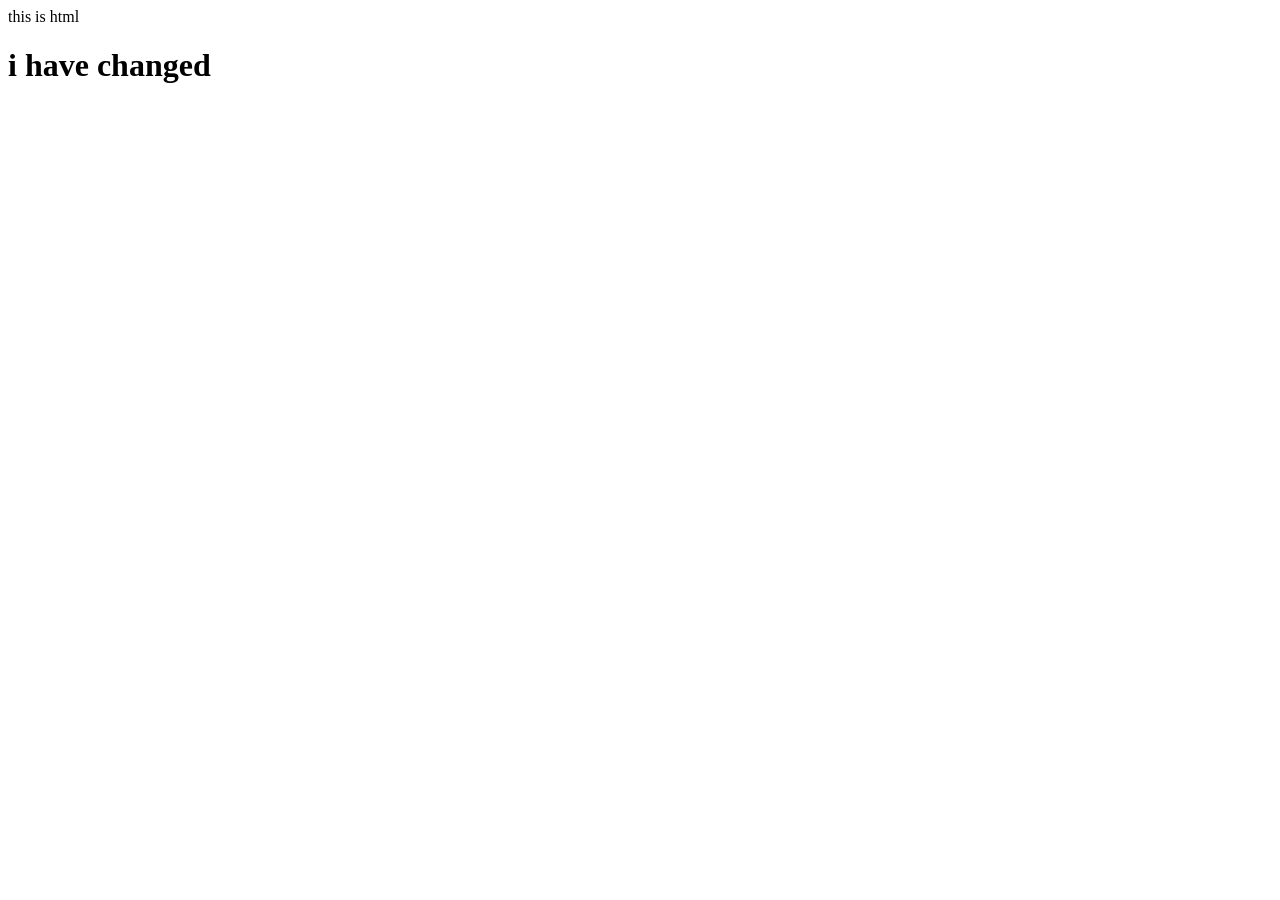
==== index.html @ 25b9f025 "created index html file" ====
<!DOCTYPE html>
<html lang="en">
<head>
    <meta charset="UTF-8">
    <meta name="viewport" content="width=device-width, initial-scale=1.0">
    <title>Document</title>
</head>
<body>
    this is html
    <h1>i have changed</h1>
</body>
</html>
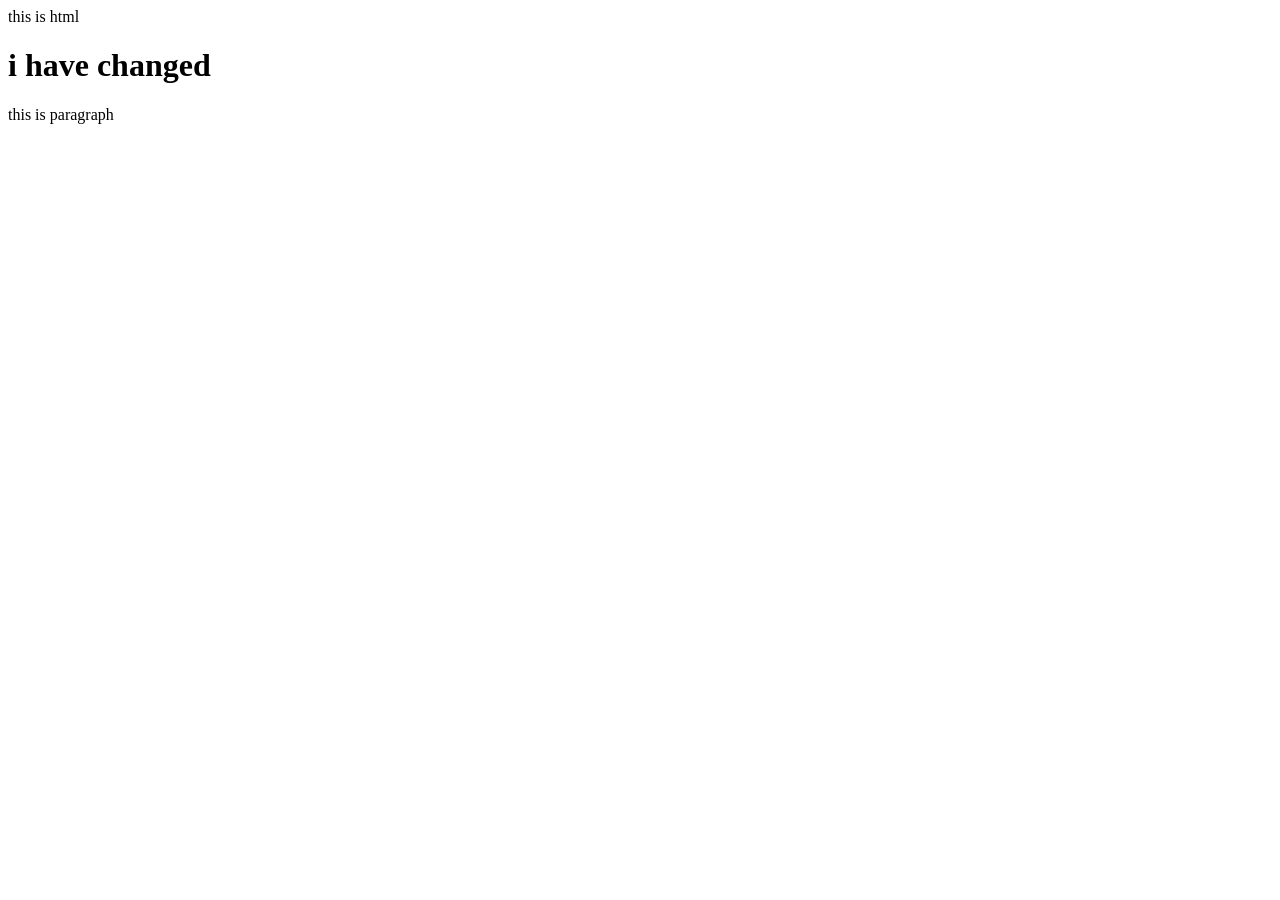
==== commit 5bf62fa7: "added paragraph" ====
--- a/index.html
+++ b/index.html
@@ -8,5 +8,6 @@
 <body>
     this is html
     <h1>i have changed</h1>
+    <p>this is paragraph</p>
 </body>
 </html>
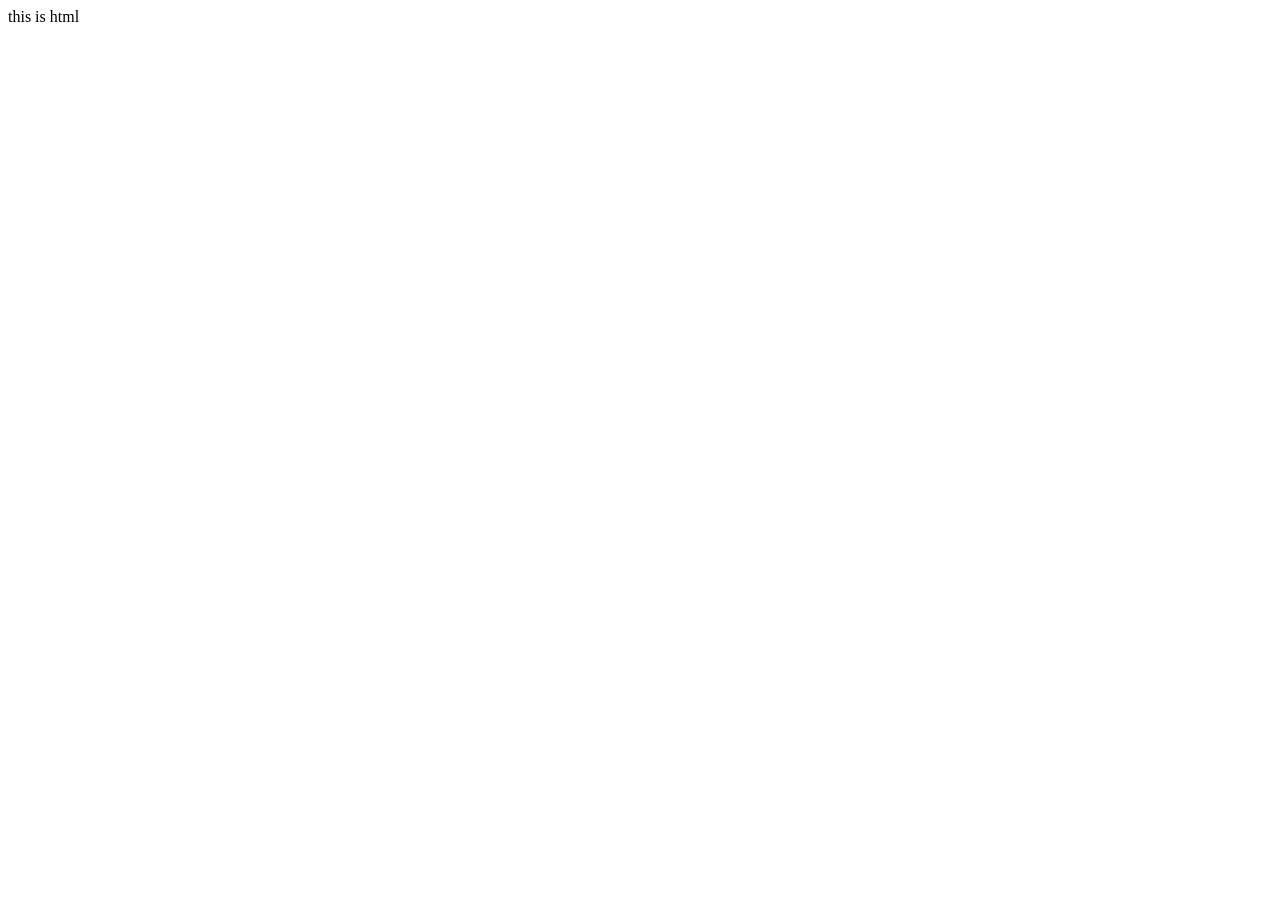
==== commit ba79a340: "deleted h1 and p" ====
--- a/index.html
+++ b/index.html
@@ -7,7 +7,6 @@
 </head>
 <body>
     this is html
-    <h1>i have changed</h1>
-    <p>this is paragraph</p>
+ 
 </body>
 </html>
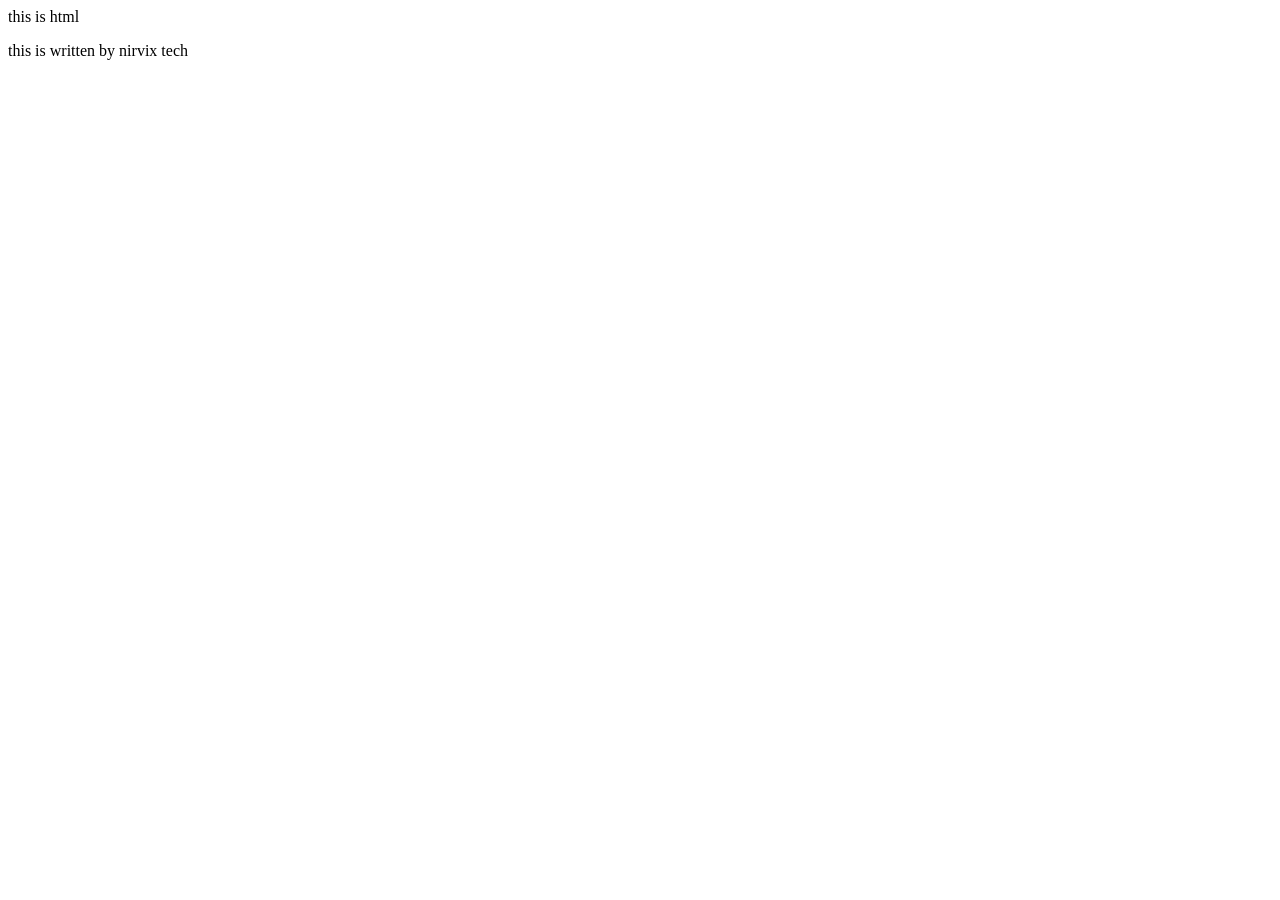
==== commit 599f8810: "Update index.html" ====
--- a/index.html
+++ b/index.html
@@ -7,6 +7,6 @@
 </head>
 <body>
     this is html
- 
+ <p>this is written by nirvix tech</p>
 </body>
-</html>+</html>
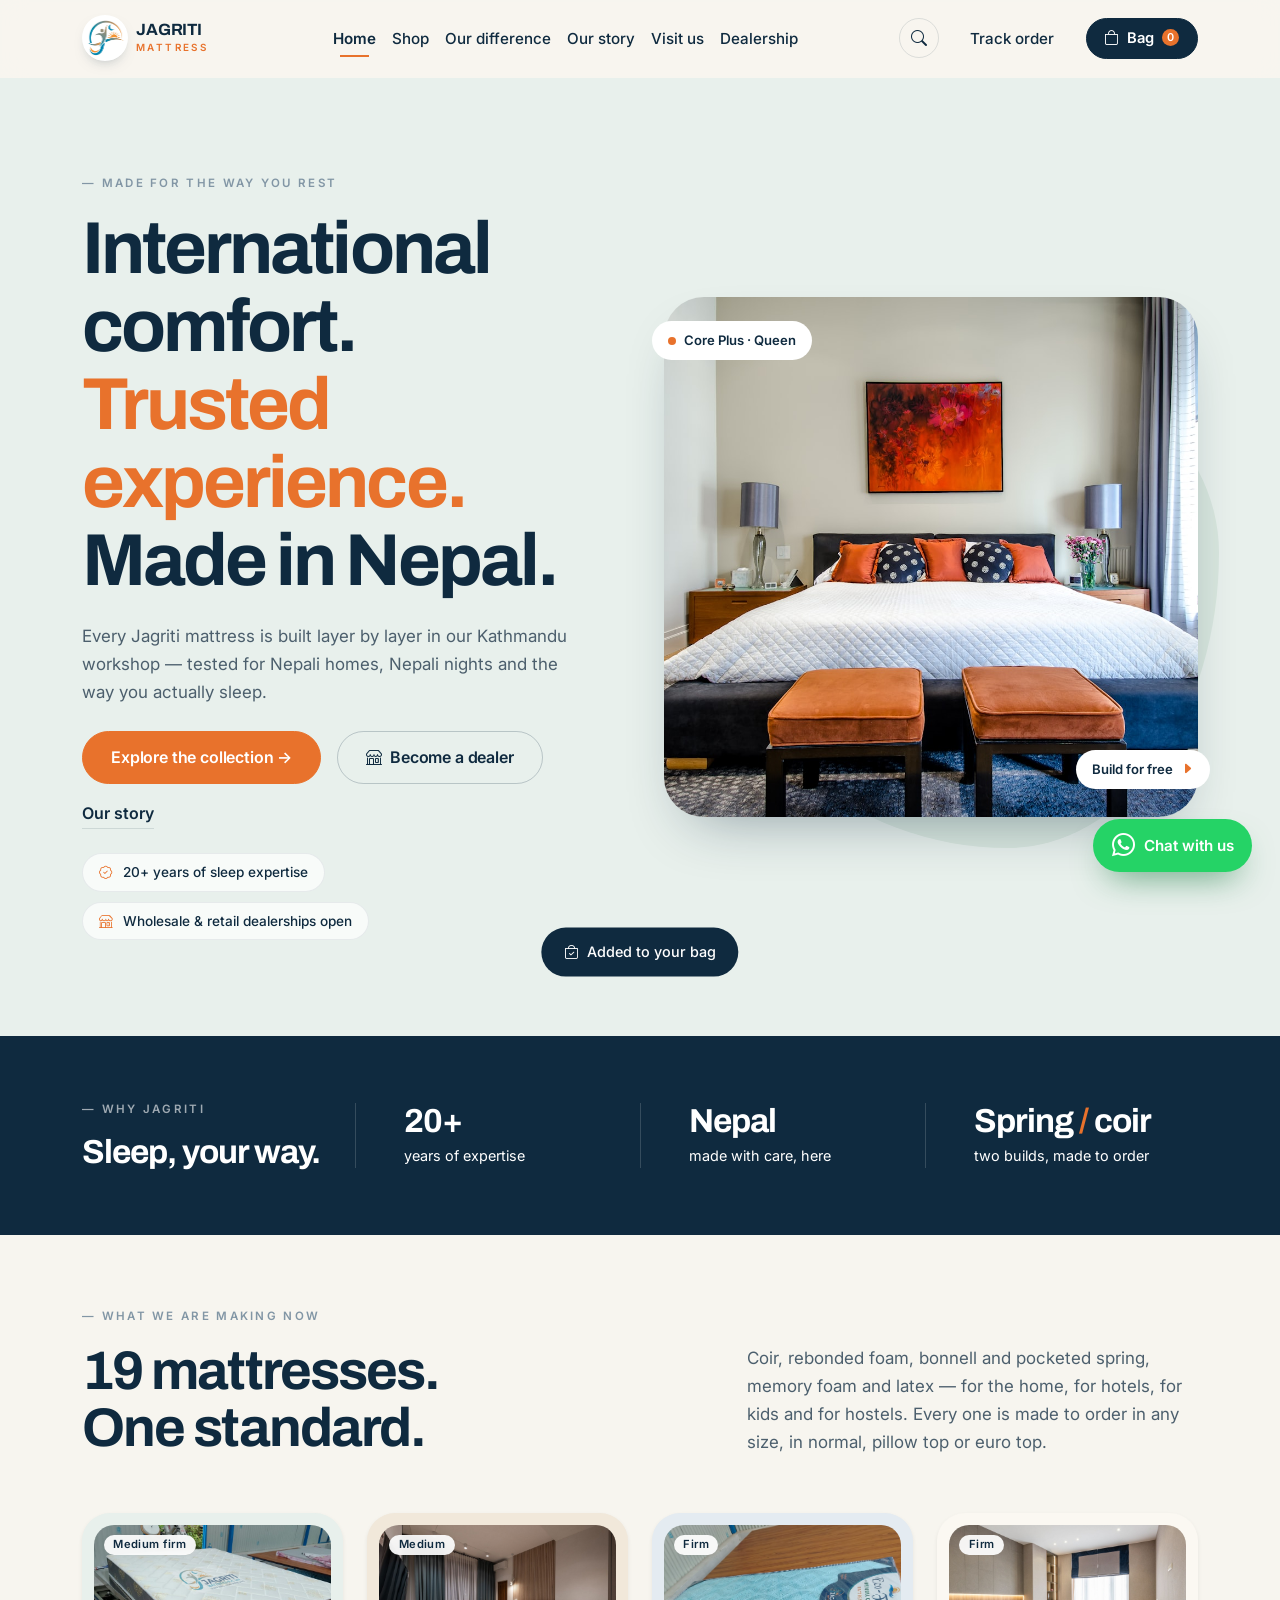
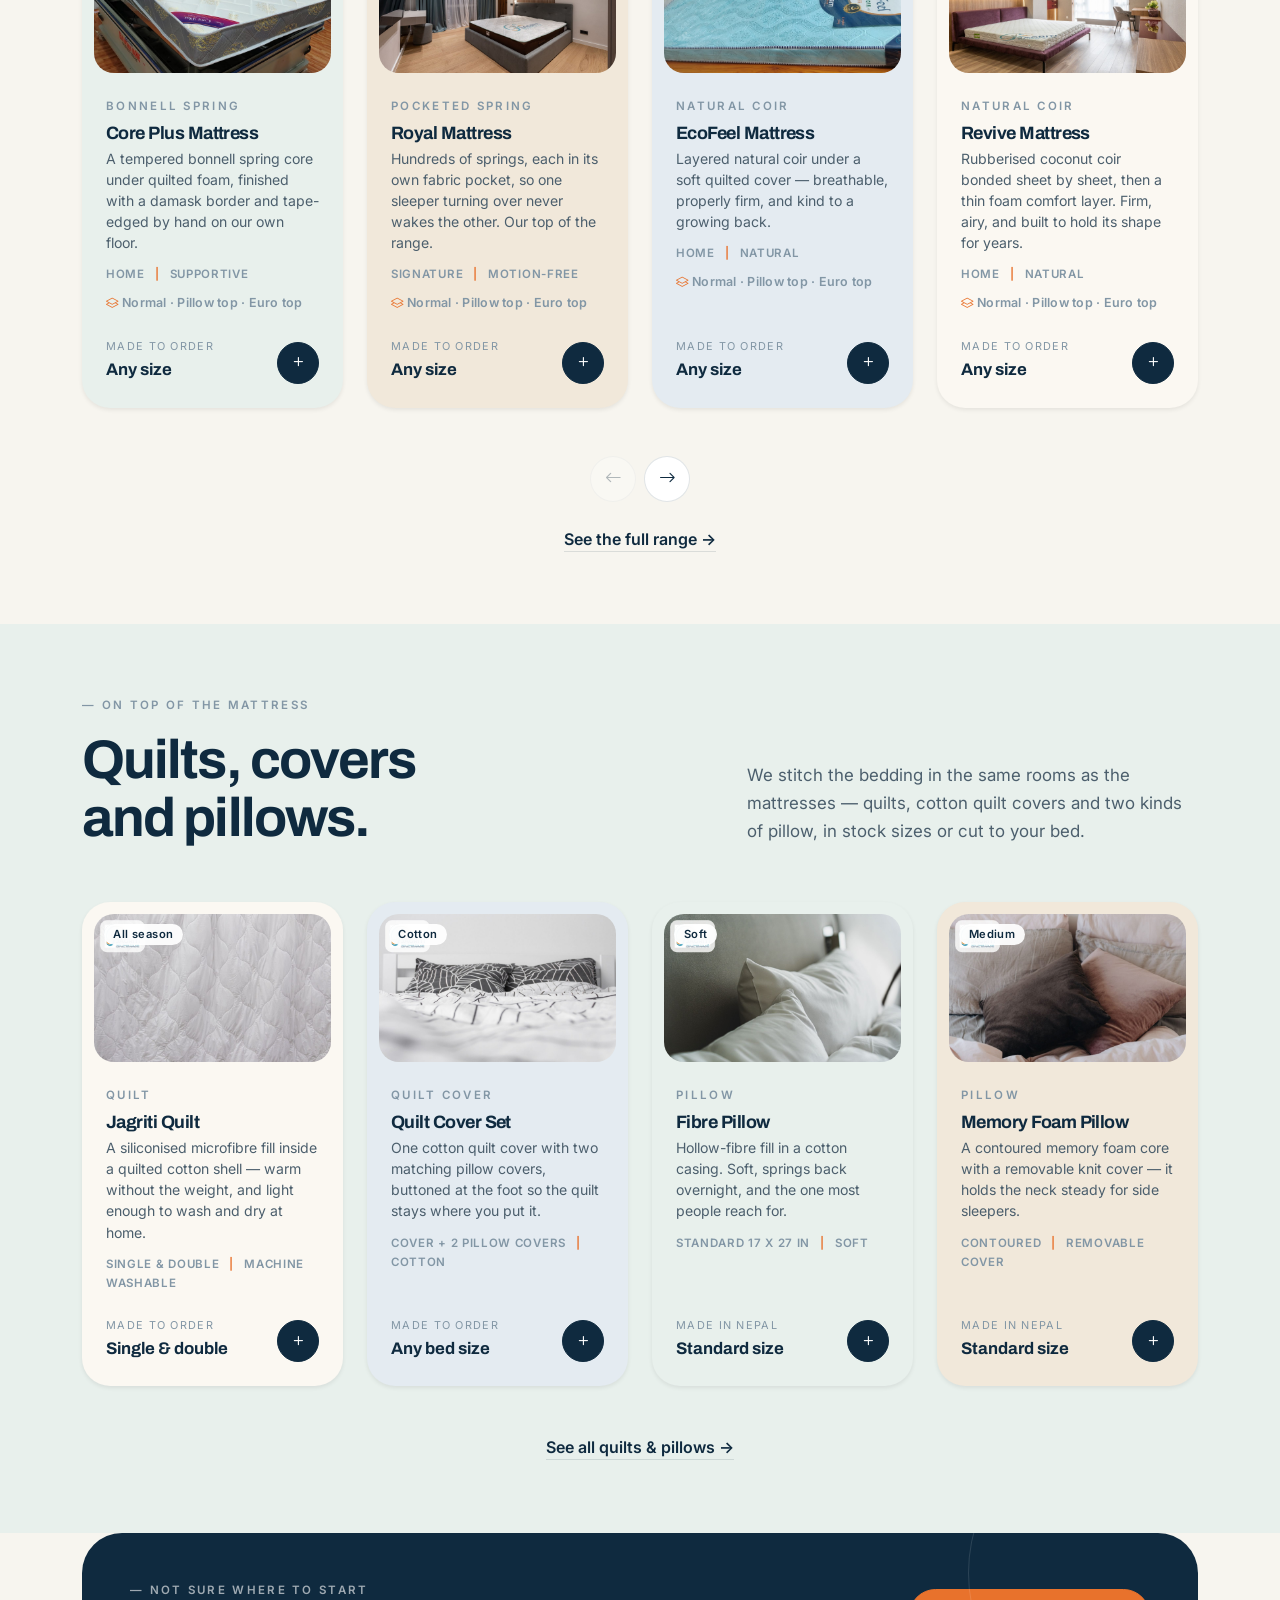
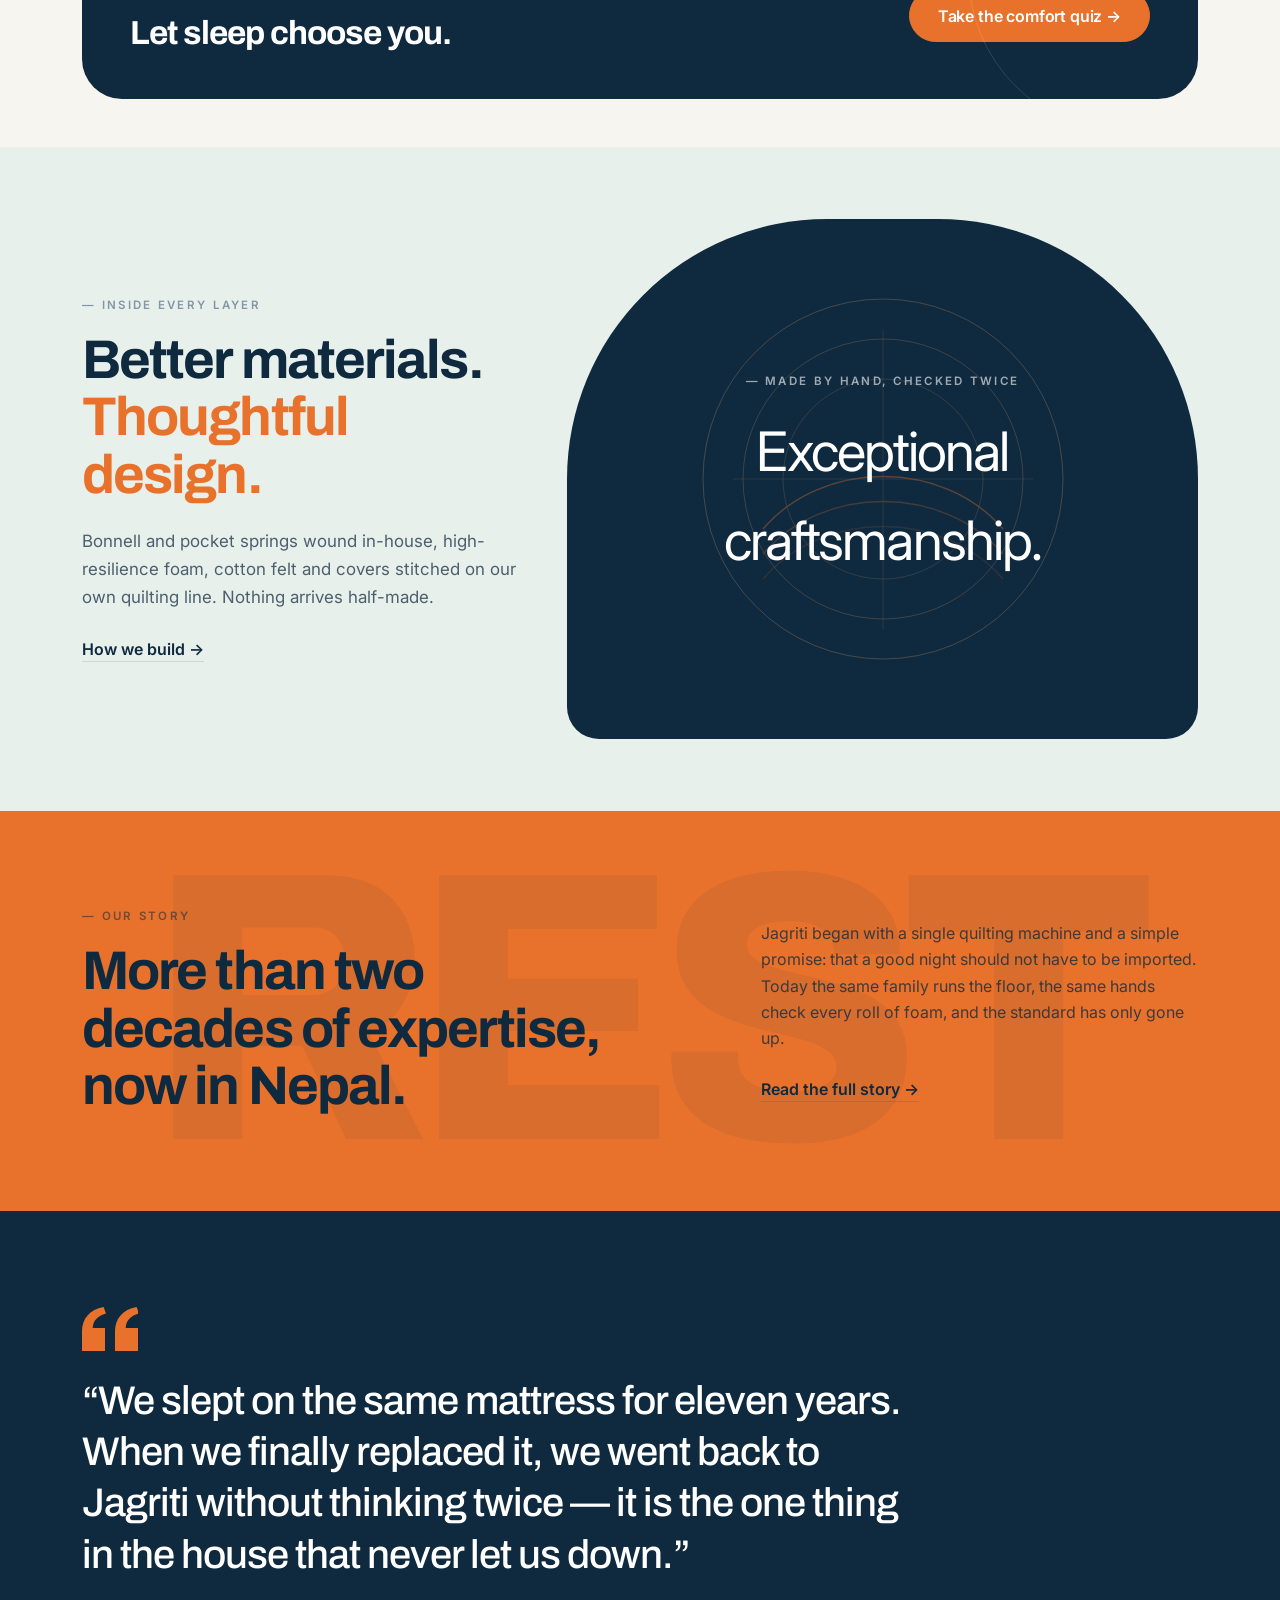
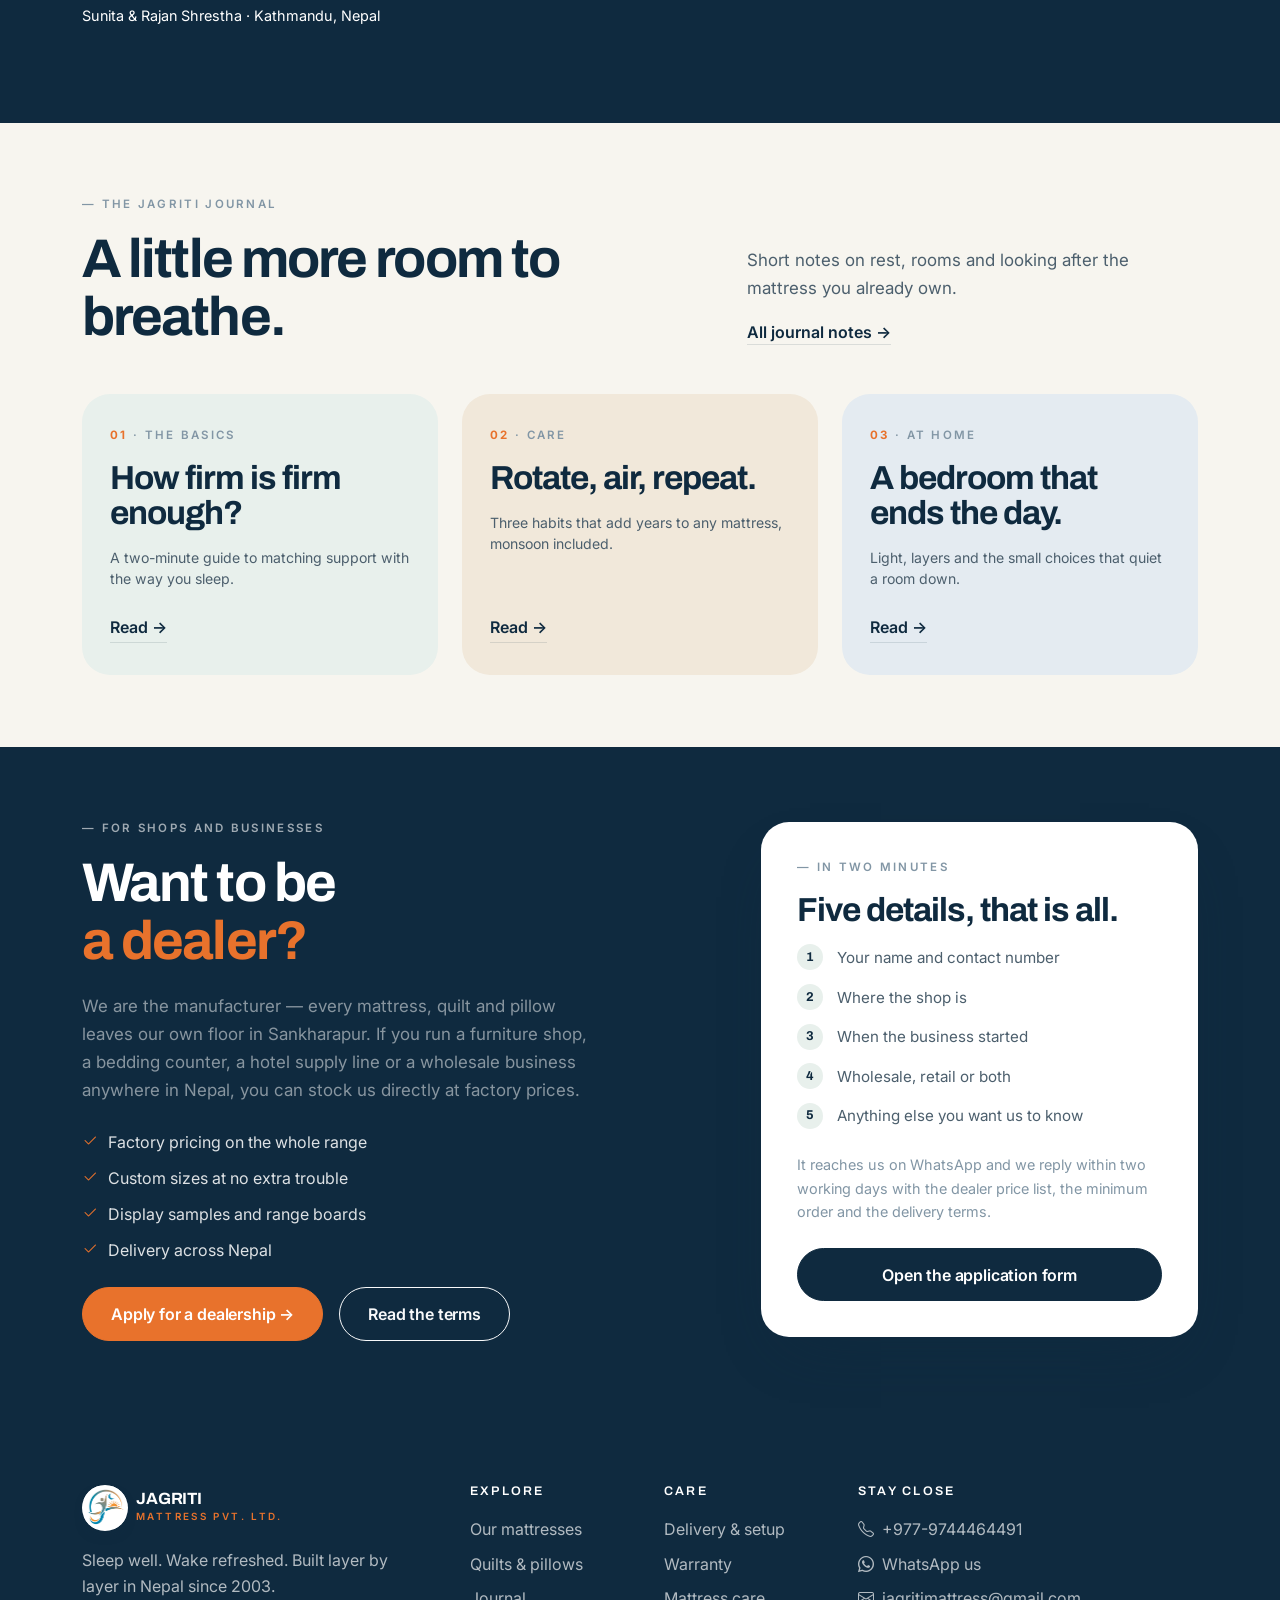
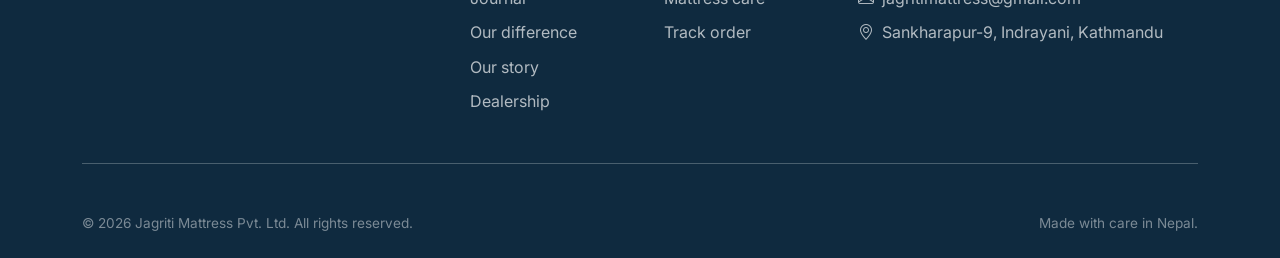
==== commit 2443b8fc: "worked on product and website revise" ====
--- a/index.html
+++ b/index.html
@@ -1,12 +1,1036 @@
 <!DOCTYPE html>
 <html lang="en">
 <head>
-    <meta charset="UTF-8">
-    <meta name="viewport" content="width=device-width, initial-scale=1.0">
-    <title>Document</title>
+  <meta charset="utf-8">
+  <meta name="viewport" content="width=device-width, initial-scale=1">
+  <title>Jagriti Mattress Pvt. Ltd. — Sleep well. Wake refreshed.</title>
+  <meta name="description" content="Jagriti Mattress Pvt. Ltd. — international comfort, made with care in Nepal. Two decades of sleep expertise in every layer.">
+
+  <link rel="icon" href="assets/favicon.png" type="image/png">
+
+  <!-- Google Fonts -->
+  <link rel="preconnect" href="https://fonts.googleapis.com">
+  <link rel="preconnect" href="https://fonts.gstatic.com" crossorigin>
+  <link href="https://fonts.googleapis.com/css2?family=Archivo:wght@500;600;700;800&family=Inter:wght@400;500;600&display=swap" rel="stylesheet">
+
+  <!-- Bootstrap 5 + Bootstrap Icons -->
+  <link href="https://cdn.jsdelivr.net/npm/bootstrap@5.3.3/dist/css/bootstrap.min.css" rel="stylesheet">
+  <link href="https://cdn.jsdelivr.net/npm/bootstrap-icons@1.11.3/font/bootstrap-icons.min.css" rel="stylesheet">
+
+  <!-- Jagriti theme -->
+  <link href="styles.css" rel="stylesheet">
 </head>
-<body>
-    this is html
- <p>this is written by nirvix tech</p>
+<body class="bg-cream">
+
+  <!-- ============================================================
+       1. TOP NAV
+       ============================================================ -->
+  <nav class="navbar navbar-expand-lg site-nav sticky-top" id="siteNav">
+    <div class="container">
+
+      <a class="navbar-brand d-flex align-items-center gap-2 me-lg-4" href="index.html">
+        <span class="brand-mark">
+          <img src="assets/logo-mark.png" alt="Jagriti Mattress logo">
+        </span>
+        <span>
+          <span class="brand-word">JAGRITI</span>
+          <span class="brand-sub">Mattress</span>
+        </span>
+      </a>
+
+      <button class="navbar-toggler border-0 shadow-none" type="button" data-bs-toggle="collapse"
+              data-bs-target="#mainNav" aria-controls="mainNav" aria-expanded="false" aria-label="Toggle navigation">
+        <i class="bi bi-list fs-3 text-navy"></i>
+      </button>
+
+      <div class="collapse navbar-collapse" id="mainNav">
+        <ul class="navbar-nav mx-lg-auto mb-2 mb-lg-0">
+          <li class="nav-item"><a class="nav-link nav-active" href="index.html">Home</a></li>
+          <li class="nav-item"><a class="nav-link" href="shop.html">Shop</a></li>
+          <li class="nav-item"><a class="nav-link" href="our-difference.html">Our difference</a></li>
+          <li class="nav-item"><a class="nav-link" href="our-story.html">Our story</a></li>
+          <li class="nav-item"><a class="nav-link" href="visit-us.html">Visit us</a></li>
+          <li class="nav-item"><a class="nav-link" href="dealership.html">Dealership</a></li>
+        </ul>
+
+        <div class="d-flex align-items-center gap-2 gap-lg-3">
+          <a class="nav-icon-btn" href="shop.html" aria-label="Search the collection"><i class="bi bi-search"></i></a>
+          <a class="nav-link d-none d-lg-inline text-nowrap" href="track-order.html">Track order</a>
+          <button class="btn btn-dark rounded-pill bag-btn d-inline-flex align-items-center gap-2" type="button" data-bag-button>
+            <i class="bi bi-bag"></i> Bag
+            <span class="badge rounded-pill" data-bag-count>0</span>
+          </button>
+        </div>
+      </div>
+
+    </div>
+  </nav>
+
+  <main>
+
+    <!-- ============================================================
+         2. HERO
+         ============================================================ -->
+    <section class="hero bg-mint py-5">
+      <div class="container py-lg-5">
+        <div class="row align-items-center g-4 g-lg-5">
+
+          <div class="col-lg-6">
+            <span class="eyebrow">&mdash; Made for the way you rest</span>
+            <h1 class="headline-xl mb-4">
+              International comfort.<br>
+              <span class="text-accent">Trusted experience.</span><br>
+              Made in Nepal.
+            </h1>
+            <p class="lead-jag mb-4">
+              Every Jagriti mattress is built layer by layer in our Kathmandu workshop &mdash;
+              tested for Nepali homes, Nepali nights and the way you actually sleep.
+            </p>
+
+            <div class="d-flex flex-wrap align-items-center gap-3 mb-4">
+              <a href="shop.html" class="btn btn-accent rounded-pill btn-lg-pill">Explore the collection &rarr;</a>
+              <!-- opens #dealerModal, the same popup as the dealer section below -->
+              <button type="button" class="btn btn-outline-navy rounded-pill btn-lg-pill"
+                      data-bs-toggle="modal" data-bs-target="#dealerModal">
+                <i class="bi bi-shop me-2" aria-hidden="true"></i>Become a dealer
+              </button>
+              <a href="our-story.html" class="link-arrow">Our story</a>
+            </div>
+
+            <div class="hero-badges">
+              <span class="trust-badge">
+                <i class="bi bi-patch-check text-accent"></i> 20+ years of sleep expertise
+              </span>
+              <span class="trust-badge">
+                <i class="bi bi-shop text-accent"></i> Wholesale &amp; retail dealerships open
+              </span>
+            </div>
+          </div>
+
+          <div class="col-lg-6">
+            <div class="hero-figure">
+              <div class="hero-blob"></div>
+              <div class="hero-photo">
+                <img src="assets/hero-bedroom.jpg" alt="A Jagriti mattress dressed in white linen in a warm, styled bedroom">
+              </div>
+              <span class="chip-float chip-top-left">
+                <span class="chip-dot"></span> Core Plus &middot; Queen
+              </span>
+              <span class="chip-float chip-bottom-right">
+                Build for free <i class="bi bi-caret-right-fill text-accent"></i>
+              </span>
+            </div>
+          </div>
+
+        </div>
+      </div>
+    </section>
+
+    <!-- ============================================================
+         3. STATS BAR
+         ============================================================ -->
+    <section class="bg-navy py-5" id="difference">
+      <div class="container py-lg-3">
+        <div class="row align-items-center g-4">
+
+          <div class="col-lg-3">
+            <span class="eyebrow eyebrow-light">&mdash; Why Jagriti</span>
+            <h2 class="headline-md mb-0">Sleep, your way.</h2>
+          </div>
+
+          <div class="col-6 col-lg-3 stat-divider ps-lg-5">
+            <p class="stat-value mb-1">20+</p>
+            <p class="stat-label mb-0">years of expertise</p>
+          </div>
+
+          <div class="col-6 col-lg-3 stat-divider ps-lg-5">
+            <p class="stat-value mb-1">Nepal</p>
+            <p class="stat-label mb-0">made with care, here</p>
+          </div>
+
+          <div class="col-12 col-lg-3 stat-divider ps-lg-5">
+            <p class="stat-value mb-1">Spring<span class="text-accent"> / </span>coir</p>
+            <p class="stat-label mb-0">two builds, made to order</p>
+          </div>
+
+        </div>
+      </div>
+    </section>
+
+    <!-- ============================================================
+         4. FEATURED PRODUCTS
+         Four to a row; the rest of the range scrolls sideways.
+         Arrows and the scroll behaviour live in main.js ([data-rail]).
+         ============================================================ -->
+    <section class="bg-cream py-5">
+      <div class="container py-lg-4">
+
+        <div class="row align-items-end g-4 mb-5">
+          <div class="col-lg-7">
+            <span class="eyebrow">&mdash; What we are making now</span>
+            <h2 class="headline-lg mb-0">19 mattresses.<br>One standard.</h2>
+          </div>
+          <div class="col-lg-5">
+            <p class="lead-jag mb-0">
+              Coir, rebonded foam, bonnell and pocketed spring, memory foam and latex &mdash;
+              for the home, for hotels, for kids and for hostels. Every one is made to order in
+              any size, in normal, pillow top or euro top.
+            </p>
+          </div>
+        </div>
+
+        <div class="product-rail" data-rail tabindex="0" role="group" aria-label="Our mattresses">
+
+          <div class="product-rail-item" data-product data-category="spring" data-use="home hostel" data-comfort="firm" data-name="Core Plus Mattress">
+            <article class="card product-card tint-mint h-100 border-0 shadow-sm">
+              <div class="product-media">
+                <img src="assets/core-plus-1.jpeg" alt="Core Plus Mattress by Jagriti Mattress, with the Jagriti logo on the panel" loading="lazy">
+                <span class="badge rounded-pill pill-comfort">Medium firm</span>
+              </div>
+              <div class="card-body p-4 d-flex flex-column">
+                <span class="eyebrow mb-2">Bonnell spring</span>
+                <h3 class="product-title">Core Plus Mattress</h3>
+                <p class="product-desc">A tempered bonnell spring core under quilted foam, finished with a damask border and tape-edged by hand on our own floor.</p>
+                <p class="tag-row mb-0">Home <span class="sep">|</span> Supportive</p>
+                <p class="top-row mb-0"><i class="bi bi-layers me-1" aria-hidden="true"></i>Normal &middot; Pillow top &middot; Euro top</p>
+                <div class="d-flex justify-content-between align-items-end mt-auto pt-4">
+                  <span>
+                    <span class="price-label">Made to order</span>
+                    <span class="price">Any size</span>
+                  </span>
+                  <button class="btn btn-dark rounded-circle add-btn" data-order-button data-product-name="Core Plus Mattress" data-variants="Normal|Pillow top|Euro top" aria-label="Order Core Plus Mattress">
+                    <i class="bi bi-plus"></i>
+                  </button>
+                </div>
+              </div>
+            </article>
+          </div>
+
+          <div class="product-rail-item" data-product data-category="spring" data-use="home personal" data-comfort="medium" data-name="Royal Mattress">
+            <article class="card product-card tint-tan h-100 border-0 shadow-sm">
+              <div class="product-media">
+                <img src="assets/products/royal.jpg" alt="Royal Mattress by Jagriti Mattress, with the Jagriti logo on the panel" loading="lazy">
+                <span class="badge rounded-pill pill-comfort">Medium</span>
+              </div>
+              <div class="card-body p-4 d-flex flex-column">
+                <span class="eyebrow mb-2">Pocketed spring</span>
+                <h3 class="product-title">Royal Mattress</h3>
+                <p class="product-desc">Hundreds of springs, each in its own fabric pocket, so one sleeper turning over never wakes the other. Our top of the range.</p>
+                <p class="tag-row mb-0">Signature <span class="sep">|</span> Motion-free</p>
+                <p class="top-row mb-0"><i class="bi bi-layers me-1" aria-hidden="true"></i>Normal &middot; Pillow top &middot; Euro top</p>
+                <div class="d-flex justify-content-between align-items-end mt-auto pt-4">
+                  <span>
+                    <span class="price-label">Made to order</span>
+                    <span class="price">Any size</span>
+                  </span>
+                  <button class="btn btn-dark rounded-circle add-btn" data-order-button data-product-name="Royal Mattress" data-variants="Normal|Pillow top|Euro top" aria-label="Order Royal Mattress">
+                    <i class="bi bi-plus"></i>
+                  </button>
+                </div>
+              </div>
+            </article>
+          </div>
+
+          <div class="product-rail-item" data-product data-category="coir" data-use="home kids" data-comfort="firm" data-name="EcoFeel Mattress">
+            <article class="card product-card tint-blue h-100 border-0 shadow-sm">
+              <div class="product-media">
+                <img src="assets/ecofeel.jpeg" alt="EcoFeel Mattress by Jagriti Mattress, with the Jagriti logo on the panel" loading="lazy">
+                <span class="badge rounded-pill pill-comfort">Firm</span>
+              </div>
+              <div class="card-body p-4 d-flex flex-column">
+                <span class="eyebrow mb-2">Natural coir</span>
+                <h3 class="product-title">EcoFeel Mattress</h3>
+                <p class="product-desc">Layered natural coir under a soft quilted cover &mdash; breathable, properly firm, and kind to a growing back.</p>
+                <p class="tag-row mb-0">Home <span class="sep">|</span> Natural</p>
+                <p class="top-row mb-0"><i class="bi bi-layers me-1" aria-hidden="true"></i>Normal &middot; Pillow top &middot; Euro top</p>
+                <div class="d-flex justify-content-between align-items-end mt-auto pt-4">
+                  <span>
+                    <span class="price-label">Made to order</span>
+                    <span class="price">Any size</span>
+                  </span>
+                  <button class="btn btn-dark rounded-circle add-btn" data-order-button data-product-name="EcoFeel Mattress" data-variants="Normal|Pillow top|Euro top" aria-label="Order EcoFeel Mattress">
+                    <i class="bi bi-plus"></i>
+                  </button>
+                </div>
+              </div>
+            </article>
+          </div>
+
+          <div class="product-rail-item" data-product data-category="coir" data-use="home" data-comfort="firm" data-name="Revive Mattress">
+            <article class="card product-card tint-cream h-100 border-0 shadow-sm">
+              <div class="product-media">
+                <img src="assets/products/revive.jpg" alt="Revive Mattress by Jagriti Mattress, with the Jagriti logo on the panel" loading="lazy">
+                <span class="badge rounded-pill pill-comfort">Firm</span>
+              </div>
+              <div class="card-body p-4 d-flex flex-column">
+                <span class="eyebrow mb-2">Natural coir</span>
+                <h3 class="product-title">Revive Mattress</h3>
+                <p class="product-desc">Rubberised coconut coir bonded sheet by sheet, then a thin foam comfort layer. Firm, airy, and built to hold its shape for years.</p>
+                <p class="tag-row mb-0">Home <span class="sep">|</span> Natural</p>
+                <p class="top-row mb-0"><i class="bi bi-layers me-1" aria-hidden="true"></i>Normal &middot; Pillow top &middot; Euro top</p>
+                <div class="d-flex justify-content-between align-items-end mt-auto pt-4">
+                  <span>
+                    <span class="price-label">Made to order</span>
+                    <span class="price">Any size</span>
+                  </span>
+                  <button class="btn btn-dark rounded-circle add-btn" data-order-button data-product-name="Revive Mattress" data-variants="Normal|Pillow top|Euro top" aria-label="Order Revive Mattress">
+                    <i class="bi bi-plus"></i>
+                  </button>
+                </div>
+              </div>
+            </article>
+          </div>
+
+          <div class="product-rail-item" data-product data-category="rebonded" data-use="personal home" data-comfort="extra-firm" data-name="Ortho Bliss Mattress">
+            <article class="card product-card tint-tan h-100 border-0 shadow-sm">
+              <div class="product-media">
+                <img src="assets/products/ortho-bliss.jpg" alt="Ortho Bliss Mattress by Jagriti Mattress, with the Jagriti logo on the panel" loading="lazy">
+                <span class="badge rounded-pill pill-comfort">Extra firm</span>
+              </div>
+              <div class="card-body p-4 d-flex flex-column">
+                <span class="eyebrow mb-2">Rebonded foam</span>
+                <h3 class="product-title">Ortho Bliss Mattress</h3>
+                <p class="product-desc">A high-density rebonded foam core that pushes back evenly from shoulder to hip. The one we recommend for a sore lower back.</p>
+                <p class="tag-row mb-0">Orthopaedic <span class="sep">|</span> Firm</p>
+                <p class="top-row mb-0"><i class="bi bi-layers me-1" aria-hidden="true"></i>Normal &middot; Pillow top &middot; Euro top</p>
+                <div class="d-flex justify-content-between align-items-end mt-auto pt-4">
+                  <span>
+                    <span class="price-label">Made to order</span>
+                    <span class="price">Any size</span>
+                  </span>
+                  <button class="btn btn-dark rounded-circle add-btn" data-order-button data-product-name="Ortho Bliss Mattress" data-variants="Normal|Pillow top|Euro top" aria-label="Order Ortho Bliss Mattress">
+                    <i class="bi bi-plus"></i>
+                  </button>
+                </div>
+              </div>
+            </article>
+          </div>
+
+          <div class="product-rail-item" data-product data-category="foam" data-use="personal home" data-comfort="medium" data-name="Memory Cloud Mattress">
+            <article class="card product-card tint-blue h-100 border-0 shadow-sm">
+              <div class="product-media">
+                <img src="assets/products/memory-cloud.jpg" alt="Memory Cloud Mattress by Jagriti Mattress, with the Jagriti logo on the panel" loading="lazy">
+                <span class="badge rounded-pill pill-comfort">Medium</span>
+              </div>
+              <div class="card-body p-4 d-flex flex-column">
+                <span class="eyebrow mb-2">Memory foam</span>
+                <h3 class="product-title">Memory Cloud Mattress</h3>
+                <p class="product-desc">A memory foam comfort layer over a firm foam base &mdash; it takes your shape slowly and gives the shoulder somewhere to go.</p>
+                <p class="tag-row mb-0">Personal <span class="sep">|</span> Pressure relief</p>
+                <p class="top-row mb-0"><i class="bi bi-layers me-1" aria-hidden="true"></i>Normal &middot; Pillow top &middot; Euro top</p>
+                <div class="d-flex justify-content-between align-items-end mt-auto pt-4">
+                  <span>
+                    <span class="price-label">Made to order</span>
+                    <span class="price">Any size</span>
+                  </span>
+                  <button class="btn btn-dark rounded-circle add-btn" data-order-button data-product-name="Memory Cloud Mattress" data-variants="Normal|Pillow top|Euro top" aria-label="Order Memory Cloud Mattress">
+                    <i class="bi bi-plus"></i>
+                  </button>
+                </div>
+              </div>
+            </article>
+          </div>
+
+          <div class="product-rail-item" data-product data-category="spring" data-use="hotel" data-comfort="medium" data-name="Royal Hotel Suite">
+            <article class="card product-card tint-blue h-100 border-0 shadow-sm">
+              <div class="product-media">
+                <img src="assets/products/royal-hotel.jpg" alt="Royal Hotel Suite by Jagriti Mattress, with the Jagriti logo on the panel" loading="lazy">
+                <span class="badge rounded-pill pill-comfort">Medium</span>
+              </div>
+              <div class="card-body p-4 d-flex flex-column">
+                <span class="eyebrow mb-2">Pocketed spring</span>
+                <h3 class="product-title">Royal Hotel Suite</h3>
+                <p class="product-desc">Pocketed springs cut for suites and long stays, supplied with a matching protector on request.</p>
+                <p class="tag-row mb-0">Hotel <span class="sep">|</span> Suite grade</p>
+                <p class="top-row mb-0"><i class="bi bi-layers me-1" aria-hidden="true"></i>Normal &middot; Pillow top &middot; Euro top</p>
+                <div class="d-flex justify-content-between align-items-end mt-auto pt-4">
+                  <span>
+                    <span class="price-label">Made to order</span>
+                    <span class="price">Any size</span>
+                  </span>
+                  <button class="btn btn-dark rounded-circle add-btn" data-order-button data-product-name="Royal Hotel Suite" data-variants="Normal|Pillow top|Euro top" aria-label="Order Royal Hotel Suite">
+                    <i class="bi bi-plus"></i>
+                  </button>
+                </div>
+              </div>
+            </article>
+          </div>
+
+          <div class="product-rail-item" data-product data-category="coir" data-use="home personal" data-comfort="medium" data-name="Revive Euro Top Mattress">
+            <article class="card product-card tint-mint h-100 border-0 shadow-sm">
+              <div class="product-media">
+                <img src="assets/products/revive-euro-top.jpg" alt="Revive Euro Top Mattress by Jagriti Mattress, with the Jagriti logo on the panel" loading="lazy">
+                <span class="badge rounded-pill pill-comfort">Medium firm</span>
+              </div>
+              <div class="card-body p-4 d-flex flex-column">
+                <span class="eyebrow mb-2">Natural coir</span>
+                <h3 class="product-title">Revive Euro Top Mattress</h3>
+                <p class="product-desc">The Revive coir core with a euro top stitched flush to the edge &mdash; firm underneath, softer on the first inch.</p>
+                <p class="tag-row mb-0">Premium <span class="sep">|</span> Natural</p>
+                <p class="top-row mb-0"><i class="bi bi-layers me-1" aria-hidden="true"></i>Normal &middot; Pillow top &middot; Euro top</p>
+                <div class="d-flex justify-content-between align-items-end mt-auto pt-4">
+                  <span>
+                    <span class="price-label">Made to order</span>
+                    <span class="price">Any size</span>
+                  </span>
+                  <button class="btn btn-dark rounded-circle add-btn" data-order-button data-product-name="Revive Euro Top Mattress" data-variants="Normal|Pillow top|Euro top" aria-label="Order Revive Euro Top Mattress">
+                    <i class="bi bi-plus"></i>
+                  </button>
+                </div>
+              </div>
+            </article>
+          </div>
+
+        </div>
+
+        <div class="rail-nav justify-content-center gap-2 mt-4" data-rail-nav>
+          <button class="rail-btn" type="button" data-rail-prev aria-label="Show the previous mattresses">
+            <i class="bi bi-arrow-left" aria-hidden="true"></i>
+          </button>
+          <button class="rail-btn" type="button" data-rail-next aria-label="Show the next mattresses">
+            <i class="bi bi-arrow-right" aria-hidden="true"></i>
+          </button>
+        </div>
+
+        <div class="text-center mt-4">
+          <a href="shop.html" class="link-arrow">See the full range &rarr;</a>
+        </div>
+
+      </div>
+    </section>
+
+    <!-- ============================================================
+         4b. QUILTS, COVERS & PILLOWS
+         ============================================================ -->
+    <section class="bg-mint py-5" id="bedding">
+      <div class="container py-lg-4">
+
+        <div class="row align-items-end g-4 mb-5">
+          <div class="col-lg-7">
+            <span class="eyebrow">&mdash; On top of the mattress</span>
+            <h2 class="headline-lg mb-0">Quilts, covers<br>and pillows.</h2>
+          </div>
+          <div class="col-lg-5">
+            <p class="lead-jag mb-0">
+              We stitch the bedding in the same rooms as the mattresses &mdash; quilts, cotton
+              quilt covers and two kinds of pillow, in stock sizes or cut to your bed.
+            </p>
+          </div>
+        </div>
+
+        <div class="product-rail" data-rail tabindex="0" role="group" aria-label="Quilts, covers and pillows">
+
+          <div class="product-rail-item" data-product data-category="bedding" data-use="home hotel" data-comfort="soft" data-name="Jagriti Quilt">
+            <article class="card product-card tint-cream h-100 border-0 shadow-sm">
+              <div class="product-media">
+                <img src="assets/quilt.jpg" alt="Jagriti Quilt by Jagriti Mattress" loading="lazy">
+                <span class="badge rounded-pill pill-comfort">All season</span>
+              </div>
+              <div class="card-body p-4 d-flex flex-column">
+                <span class="eyebrow mb-2">Quilt</span>
+                <h3 class="product-title">Jagriti Quilt</h3>
+                <p class="product-desc">A siliconised microfibre fill inside a quilted cotton shell &mdash; warm without the weight, and light enough to wash and dry at home.</p>
+                <p class="tag-row mb-0">Single &amp; double <span class="sep">|</span> Machine washable</p>
+                <div class="d-flex justify-content-between align-items-end mt-auto pt-4">
+                  <span>
+                    <span class="price-label">Made to order</span>
+                    <span class="price">Single &amp; double</span>
+                  </span>
+                  <button class="btn btn-dark rounded-circle add-btn" data-order-button data-product-name="Jagriti Quilt" aria-label="Order Jagriti Quilt">
+                    <i class="bi bi-plus"></i>
+                  </button>
+                </div>
+              </div>
+            </article>
+          </div>
+
+          <div class="product-rail-item" data-product data-category="bedding" data-use="home hotel" data-comfort="soft" data-name="Quilt Cover Set">
+            <article class="card product-card tint-blue h-100 border-0 shadow-sm">
+              <div class="product-media">
+                <img src="assets/quilt-cover.jpg" alt="Quilt Cover Set by Jagriti Mattress" loading="lazy">
+                <span class="badge rounded-pill pill-comfort">Cotton</span>
+              </div>
+              <div class="card-body p-4 d-flex flex-column">
+                <span class="eyebrow mb-2">Quilt cover</span>
+                <h3 class="product-title">Quilt Cover Set</h3>
+                <p class="product-desc">One cotton quilt cover with two matching pillow covers, buttoned at the foot so the quilt stays where you put it.</p>
+                <p class="tag-row mb-0">Cover + 2 pillow covers <span class="sep">|</span> Cotton</p>
+                <div class="d-flex justify-content-between align-items-end mt-auto pt-4">
+                  <span>
+                    <span class="price-label">Made to order</span>
+                    <span class="price">Any bed size</span>
+                  </span>
+                  <button class="btn btn-dark rounded-circle add-btn" data-order-button data-product-name="Quilt Cover Set" aria-label="Order Quilt Cover Set">
+                    <i class="bi bi-plus"></i>
+                  </button>
+                </div>
+              </div>
+            </article>
+          </div>
+
+          <div class="product-rail-item" data-product data-category="bedding" data-use="home hotel" data-comfort="soft" data-name="Fibre Pillow">
+            <article class="card product-card tint-mint h-100 border-0 shadow-sm">
+              <div class="product-media">
+                <img src="assets/pillow-fibre.jpg" alt="Fibre Pillow by Jagriti Mattress" loading="lazy">
+                <span class="badge rounded-pill pill-comfort">Soft</span>
+              </div>
+              <div class="card-body p-4 d-flex flex-column">
+                <span class="eyebrow mb-2">Pillow</span>
+                <h3 class="product-title">Fibre Pillow</h3>
+                <p class="product-desc">Hollow-fibre fill in a cotton casing. Soft, springs back overnight, and the one most people reach for.</p>
+                <p class="tag-row mb-0">Standard 17 x 27 in <span class="sep">|</span> Soft</p>
+                <div class="d-flex justify-content-between align-items-end mt-auto pt-4">
+                  <span>
+                    <span class="price-label">Made in Nepal</span>
+                    <span class="price">Standard size</span>
+                  </span>
+                  <button class="btn btn-dark rounded-circle add-btn" data-order-button data-product-name="Fibre Pillow" aria-label="Order Fibre Pillow">
+                    <i class="bi bi-plus"></i>
+                  </button>
+                </div>
+              </div>
+            </article>
+          </div>
+
+          <div class="product-rail-item" data-product data-category="bedding" data-use="home personal" data-comfort="medium" data-name="Memory Foam Pillow">
+            <article class="card product-card tint-tan h-100 border-0 shadow-sm">
+              <div class="product-media">
+                <img src="assets/pillow-memory.jpg" alt="Memory Foam Pillow by Jagriti Mattress" loading="lazy">
+                <span class="badge rounded-pill pill-comfort">Medium</span>
+              </div>
+              <div class="card-body p-4 d-flex flex-column">
+                <span class="eyebrow mb-2">Pillow</span>
+                <h3 class="product-title">Memory Foam Pillow</h3>
+                <p class="product-desc">A contoured memory foam core with a removable knit cover &mdash; it holds the neck steady for side sleepers.</p>
+                <p class="tag-row mb-0">Contoured <span class="sep">|</span> Removable cover</p>
+                <div class="d-flex justify-content-between align-items-end mt-auto pt-4">
+                  <span>
+                    <span class="price-label">Made in Nepal</span>
+                    <span class="price">Standard size</span>
+                  </span>
+                  <button class="btn btn-dark rounded-circle add-btn" data-order-button data-product-name="Memory Foam Pillow" aria-label="Order Memory Foam Pillow">
+                    <i class="bi bi-plus"></i>
+                  </button>
+                </div>
+              </div>
+            </article>
+          </div>
+
+        </div>
+
+        <div class="rail-nav justify-content-center gap-2 mt-4" data-rail-nav>
+          <button class="rail-btn" type="button" data-rail-prev aria-label="Show the previous pieces">
+            <i class="bi bi-arrow-left" aria-hidden="true"></i>
+          </button>
+          <button class="rail-btn" type="button" data-rail-next aria-label="Show the next pieces">
+            <i class="bi bi-arrow-right" aria-hidden="true"></i>
+          </button>
+        </div>
+
+        <div class="text-center mt-4">
+          <a href="shop.html?category=bedding" class="link-arrow">See all quilts &amp; pillows &rarr;</a>
+        </div>
+
+      </div>
+    </section>
+
+    <!-- ============================================================
+         5. CTA BANNER
+         ============================================================ -->
+    <section class="bg-cream pb-5">
+      <div class="container">
+        <div class="cta-panel p-5 d-flex flex-column flex-lg-row justify-content-between align-items-lg-center gap-4">
+          <div>
+            <span class="eyebrow eyebrow-light">&mdash; Not sure where to start</span>
+            <h2 class="headline-md text-white mb-0">Let sleep choose you.</h2>
+          </div>
+          <a href="shop.html" class="btn btn-accent rounded-pill btn-lg-pill align-self-start align-self-lg-center text-nowrap">
+            Take the comfort quiz &rarr;
+          </a>
+        </div>
+      </div>
+    </section>
+
+    <!-- ============================================================
+         6. CRAFTSMANSHIP SPLIT
+         ============================================================ -->
+    <section class="bg-mint py-5">
+      <div class="container py-lg-4">
+        <div class="row align-items-center g-4 g-lg-5">
+
+          <div class="col-lg-5">
+            <span class="eyebrow">&mdash; Inside every layer</span>
+            <h2 class="headline-lg mb-4">
+              Better materials.<br>
+              <span class="text-accent">Thoughtful design.</span>
+            </h2>
+            <p class="lead-jag mb-4">
+              Bonnell and pocket springs wound in-house, high-resilience foam, cotton felt
+              and covers stitched on our own quilting line. Nothing arrives half-made.
+            </p>
+            <a href="our-difference.html" class="link-arrow">How we build &rarr;</a>
+          </div>
+
+          <div class="col-lg-7">
+            <div class="arch-panel">
+              <div class="arch-art" aria-hidden="true">
+                <svg width="380" height="380" viewBox="0 0 380 380" fill="none" xmlns="http://www.w3.org/2000/svg">
+                  <circle cx="190" cy="190" r="180" stroke="#F6A96D" stroke-width="1" opacity=".55"/>
+                  <circle cx="190" cy="190" r="140" stroke="#F6A96D" stroke-width="1" opacity=".45"/>
+                  <circle cx="190" cy="190" r="100" stroke="#F6A96D" stroke-width="1" opacity=".35"/>
+                  <path d="M40 190h300M190 40v300" stroke="#F6A96D" stroke-width="1" opacity=".25"/>
+                  <path d="M70 240c60-70 180-70 240 0" stroke="#E8722C" stroke-width="1.5" opacity=".8"/>
+                  <path d="M70 265c60-70 180-70 240 0" stroke="#E8722C" stroke-width="1.5" opacity=".55"/>
+                  <path d="M70 290c60-70 180-70 240 0" stroke="#E8722C" stroke-width="1.5" opacity=".3"/>
+                </svg>
+              </div>
+              <div class="arch-content">
+                <span class="eyebrow eyebrow-light">&mdash; Made by hand, checked twice</span>
+                <p class="headline-lg text-white mb-0">Exceptional<br>craftsmanship.</p>
+              </div>
+            </div>
+          </div>
+
+        </div>
+      </div>
+    </section>
+
+    <!-- ============================================================
+         7. FULL-BLEED ORANGE STORY BAND
+         ============================================================ -->
+    <section class="story-band bg-accent py-5" id="story">
+      <span class="story-watermark" aria-hidden="true">REST</span>
+      <div class="container py-lg-5">
+        <div class="row align-items-center g-4 g-lg-5">
+
+          <div class="col-lg-6">
+            <span class="eyebrow eyebrow-navy">&mdash; Our story</span>
+            <h2 class="headline-lg mb-0">
+              More than two<br>decades of expertise,<br>now in Nepal.
+            </h2>
+          </div>
+
+          <div class="col-lg-5 offset-lg-1">
+            <p class="mb-4">
+              Jagriti began with a single quilting machine and a simple promise: that a good
+              night should not have to be imported. Today the same family runs the floor,
+              the same hands check every roll of foam, and the standard has only gone up.
+            </p>
+            <a href="our-story.html" class="link-arrow">Read the full story &rarr;</a>
+          </div>
+
+        </div>
+      </div>
+    </section>
+
+    <!-- ============================================================
+         8. DARK QUOTE
+         ============================================================ -->
+    <section class="bg-navy py-5">
+      <div class="container py-lg-5">
+        <div class="row">
+          <div class="col-lg-9">
+            <svg class="quote-mark mb-4" width="56" height="44" viewBox="0 0 56 44" fill="currentColor" xmlns="http://www.w3.org/2000/svg" aria-hidden="true">
+              <path d="M0 44V24.6C0 11.7 7.6 2.5 21.6 0l2.4 6.4C15.5 8.7 11 13.6 10.7 21H23v23H0zm33 0V24.6C33 11.7 40.6 2.5 54.6 0L57 6.4C48.5 8.7 44 13.6 43.7 21H56v23H33z"/>
+            </svg>
+            <blockquote class="pull-quote mb-4">
+              &ldquo;We slept on the same mattress for eleven years. When we finally replaced it,
+              we went back to Jagriti without thinking twice &mdash; it is the one thing in the
+              house that never let us down.&rdquo;
+            </blockquote>
+            <p class="stat-label mb-0">Sunita &amp; Rajan Shrestha &middot; Kathmandu, Nepal</p>
+          </div>
+        </div>
+      </div>
+    </section>
+
+    <!-- ============================================================
+         9. JOURNAL TEASER
+         ============================================================ -->
+    <section class="bg-cream py-5" id="journal">
+      <div class="container py-lg-4">
+
+        <div class="row align-items-end g-4 mb-5">
+          <div class="col-lg-7">
+            <span class="eyebrow">&mdash; The Jagriti journal</span>
+            <h2 class="headline-lg mb-0">A little more room to breathe.</h2>
+          </div>
+          <div class="col-lg-5">
+            <p class="lead-jag mb-3">
+              Short notes on rest, rooms and looking after the mattress you already own.
+            </p>
+            <a href="journal.html" class="link-arrow">All journal notes &rarr;</a>
+          </div>
+        </div>
+
+        <div class="row row-cols-1 row-cols-md-3 g-4">
+
+          <div class="col">
+            <article class="card journal-card tint-mint">
+              <span class="eyebrow mb-3"><span class="journal-num">01</span> &middot; The basics</span>
+              <h3 class="headline-md mb-3">How firm is firm enough?</h3>
+              <p class="product-desc mb-0">A two-minute guide to matching support with the way you sleep.</p>
+              <a href="journal-how-firm.html" class="link-arrow mt-auto pt-4 align-self-start">Read &rarr;</a>
+            </article>
+          </div>
+
+          <div class="col">
+            <article class="card journal-card tint-tan">
+              <span class="eyebrow mb-3"><span class="journal-num">02</span> &middot; Care</span>
+              <h3 class="headline-md mb-3">Rotate, air, repeat.</h3>
+              <p class="product-desc mb-0">Three habits that add years to any mattress, monsoon included.</p>
+              <a href="journal-rotate-air-repeat.html" class="link-arrow mt-auto pt-4 align-self-start">Read &rarr;</a>
+            </article>
+          </div>
+
+          <div class="col">
+            <article class="card journal-card tint-blue">
+              <span class="eyebrow mb-3"><span class="journal-num">03</span> &middot; At home</span>
+              <h3 class="headline-md mb-3">A bedroom that ends the day.</h3>
+              <p class="product-desc mb-0">Light, layers and the small choices that quiet a room down.</p>
+              <a href="journal-bedroom-that-ends-the-day.html" class="link-arrow mt-auto pt-4 align-self-start">Read &rarr;</a>
+            </article>
+          </div>
+
+        </div>
+      </div>
+    </section>
+
+    <!-- ============================================================
+         10. WANT TO BE A DEALER
+         The button opens #dealerModal (markup below the footer).
+         ============================================================ -->
+    <section class="bg-navy py-5" id="dealer">
+      <div class="container py-lg-4">
+        <div class="row align-items-center g-4 g-lg-5">
+
+          <div class="col-lg-6">
+            <span class="eyebrow eyebrow-light">&mdash; For shops and businesses</span>
+            <h2 class="headline-lg text-white mb-4">Want to be<br><span class="text-accent">a dealer?</span></h2>
+            <p class="lead-jag text-white-50 mb-4" style="max-width: 46ch;">
+              We are the manufacturer &mdash; every mattress, quilt and pillow leaves our own
+              floor in Sankharapur. If you run a furniture shop, a bedding counter, a hotel
+              supply line or a wholesale business anywhere in Nepal, you can stock us directly
+              at factory prices.
+            </p>
+
+            <ul class="dealer-points list-unstyled mb-4">
+              <li><i class="bi bi-check2" aria-hidden="true"></i>Factory pricing on the whole range</li>
+              <li><i class="bi bi-check2" aria-hidden="true"></i>Custom sizes at no extra trouble</li>
+              <li><i class="bi bi-check2" aria-hidden="true"></i>Display samples and range boards</li>
+              <li><i class="bi bi-check2" aria-hidden="true"></i>Delivery across Nepal</li>
+            </ul>
+
+            <div class="d-flex flex-wrap gap-3">
+              <button type="button" class="btn btn-accent rounded-pill btn-lg-pill"
+                      data-bs-toggle="modal" data-bs-target="#dealerModal">
+                Apply for a dealership &rarr;
+              </button>
+              <a href="dealership.html" class="btn btn-outline-light rounded-pill btn-lg-pill">Read the terms</a>
+            </div>
+          </div>
+
+          <div class="col-lg-5 offset-lg-1">
+            <div class="dealer-card">
+              <span class="eyebrow">&mdash; In two minutes</span>
+              <h3 class="headline-md mb-3">Five details, that is all.</h3>
+              <ol class="dealer-steps list-unstyled mb-4">
+                <li><span>1</span>Your name and contact number</li>
+                <li><span>2</span>Where the shop is</li>
+                <li><span>3</span>When the business started</li>
+                <li><span>4</span>Wholesale, retail or both</li>
+                <li><span>5</span>Anything else you want us to know</li>
+              </ol>
+              <p class="result-count mb-4">
+                It reaches us on WhatsApp and we reply within two working days with the dealer
+                price list, the minimum order and the delivery terms.
+              </p>
+              <button type="button" class="btn btn-dark rounded-pill btn-lg-pill w-100"
+                      data-bs-toggle="modal" data-bs-target="#dealerModal">
+                Open the application form
+              </button>
+            </div>
+          </div>
+
+        </div>
+      </div>
+    </section>
+
+  </main>
+
+  <!-- ============================================================
+       10. FOOTER
+       ============================================================ -->
+  <footer class="site-footer pt-5">
+    <div class="container pt-lg-4">
+      <div class="row g-4 g-lg-5">
+
+        <div class="col-lg-4">
+          <a class="d-inline-flex align-items-center gap-2 mb-3" href="index.html">
+            <span class="brand-mark">
+              <img src="assets/logo-mark.png" alt="Jagriti Mattress logo">
+            </span>
+            <span>
+              <span class="brand-word">JAGRITI</span>
+              <span class="brand-sub">Mattress Pvt. Ltd.</span>
+            </span>
+          </a>
+          <p class="mb-0" style="max-width: 32ch;">Sleep well. Wake refreshed. Built layer by layer in Nepal since 2003.</p>
+        </div>
+
+        <div class="col-6 col-lg-2">
+          <h5>Explore</h5>
+          <ul class="list-unstyled d-grid gap-2 mb-0">
+            <li><a href="shop.html">Our mattresses</a></li>
+            <li><a href="shop.html?category=bedding">Quilts &amp; pillows</a></li>
+            <li><a href="journal.html">Journal</a></li>
+            <li><a href="our-difference.html">Our difference</a></li>
+            <li><a href="our-story.html">Our story</a></li>
+            <li><a href="dealership.html">Dealership</a></li>
+          </ul>
+        </div>
+
+        <div class="col-6 col-lg-2">
+          <h5>Care</h5>
+          <ul class="list-unstyled d-grid gap-2 mb-0">
+            <li><a href="delivery.html">Delivery &amp; setup</a></li>
+            <li><a href="warranty.html">Warranty</a></li>
+            <li><a href="mattress-care.html">Mattress care</a></li>
+            <li><a href="track-order.html">Track order</a></li>
+          </ul>
+        </div>
+
+        <div class="col-lg-4">
+          <h5>Stay close</h5>
+          <ul class="list-unstyled d-grid gap-2 mb-0">
+            <li><a href="tel:+9779744464491"><i class="bi bi-telephone me-2"></i>+977-9744464491</a></li>
+            <li><a href="https://wa.me/9779744464491?text=Hello%20Jagriti%20Mattress%21" target="_blank" rel="noopener"><i class="bi bi-whatsapp me-2"></i>WhatsApp us</a></li>
+            <li><a href="mailto:jagritimattress@gmail.com"><i class="bi bi-envelope me-2"></i>jagritimattress@gmail.com</a></li>
+            <li><a href="visit-us.html"><i class="bi bi-geo-alt me-2"></i>Sankharapur-9, Indrayani, Kathmandu</a></li>
+          </ul>
+        </div>
+
+      </div>
+
+      <hr class="border-light my-5">
+
+      <div class="d-flex flex-column flex-md-row justify-content-between gap-2 pb-4">
+        <p class="footer-note mb-0">&copy; <span data-year>2026</span> Jagriti Mattress Pvt. Ltd. All rights reserved.</p>
+        <p class="footer-note mb-0">Made with care in Nepal.</p>
+      </div>
+    </div>
+  </footer>
+
+  <!-- ============================================================
+       ORDER FORM (opens when a product's + button is pressed)
+       Edit the copy, sizes and fine print directly below.
+       ============================================================ -->
+  <div class="modal fade order-modal" id="orderModal" tabindex="-1" aria-labelledby="orderModalTitle" aria-hidden="true">
+    <div class="modal-dialog modal-lg modal-dialog-centered modal-dialog-scrollable">
+      <div class="modal-content">
+
+        <div class="modal-header p-4 pb-2">
+          <div>
+            <span class="eyebrow mb-1">&mdash; Order form</span>
+            <h2 class="headline-md mb-0" id="orderModalTitle">Place your order</h2>
+          </div>
+          <button type="button" class="btn-close" data-bs-dismiss="modal" aria-label="Close"></button>
+        </div>
+
+        <form class="modal-body p-4 pt-2" id="orderForm" novalidate>
+
+          <div class="order-summary tint-mint mb-4">
+            <img src="assets/core-plus-1.jpeg" alt="" data-order-image>
+            <div>
+              <span class="eyebrow mb-1">You are ordering</span>
+              <p class="product-title mb-0" data-order-product>&mdash;</p>
+              <p class="result-count mb-0">Made to order &mdash; we confirm the price on WhatsApp.</p>
+            </div>
+          </div>
+
+          <div class="row g-3">
+            <!-- Shown only for the lines that come in more than one top finish -->
+            <div class="col-md-6 d-none" data-order-variant-field>
+              <label class="form-label-jag d-block" for="orderVariant">Top finish</label>
+              <select class="form-select" id="orderVariant" name="variant" data-order-variant></select>
+            </div>
+
+            <div class="col-md-6">
+              <label class="form-label-jag d-block" for="orderSize">Size</label>
+              <select class="form-select" id="orderSize" name="size">
+                <option>Single &mdash; 36 x 75 in</option>
+                <option selected>Double &mdash; 48 x 75 in</option>
+                <option>Queen &mdash; 60 x 78 in</option>
+                <option>King &mdash; 72 x 78 in</option>
+                <option>Standard size / as listed</option>
+                <option>Custom size (tell us below)</option>
+              </select>
+            </div>
+            <div class="col-md-6">
+              <label class="form-label-jag d-block" for="orderQty">Quantity</label>
+              <input type="number" class="form-control form-control-jag" id="orderQty" name="quantity" value="1" min="1" max="20" required>
+            </div>
+
+            <div class="col-md-6">
+              <label class="form-label-jag d-block" for="orderName">Full name</label>
+              <input type="text" class="form-control form-control-jag" id="orderName" name="name" required>
+            </div>
+            <div class="col-md-6">
+              <label class="form-label-jag d-block" for="orderPhone">Phone</label>
+              <input type="tel" class="form-control form-control-jag" id="orderPhone" name="phone" placeholder="+977" required>
+            </div>
+
+            <div class="col-md-6">
+              <label class="form-label-jag d-block" for="orderEmail">Email <span class="text-muted-jag">(optional)</span></label>
+              <input type="email" class="form-control form-control-jag" id="orderEmail" name="email">
+            </div>
+            <div class="col-md-6">
+              <label class="form-label-jag d-block" for="orderCity">City / area</label>
+              <input type="text" class="form-control form-control-jag" id="orderCity" name="city" placeholder="Kathmandu" required>
+            </div>
+
+            <div class="col-12">
+              <label class="form-label-jag d-block" for="orderAddress">Delivery address</label>
+              <textarea class="form-control form-control-jag" id="orderAddress" name="address" rows="2"
+                        placeholder="Tole, ward number and a landmark we can find" required></textarea>
+            </div>
+
+            <div class="col-12">
+              <label class="form-label-jag d-block" for="orderNotes">Anything else <span class="text-muted-jag">(optional)</span></label>
+              <textarea class="form-control form-control-jag" id="orderNotes" name="notes" rows="2"
+                        placeholder="Preferred delivery day, custom size, questions…"></textarea>
+            </div>
+
+            <div class="col-12">
+              <p class="form-note d-none mb-0" data-order-message role="status"></p>
+            </div>
+          </div>
+
+          <div class="d-flex flex-column flex-sm-row align-items-sm-center gap-3 mt-4">
+            <button type="submit" class="btn btn-whatsapp rounded-pill btn-lg-pill">
+              <i class="bi bi-whatsapp me-2"></i>Send order on WhatsApp
+            </button>
+            <a href="tel:+9779744464491" class="btn btn-outline-navy rounded-pill btn-lg-pill">
+              <i class="bi bi-telephone me-2"></i>Call instead
+            </a>
+          </div>
+
+          <p class="order-fineprint mt-3 mb-0">
+            Nothing is charged here. We confirm every order by phone before it goes into production &mdash;
+            free delivery and setup inside the Kathmandu Valley.
+          </p>
+        </form>
+
+      </div>
+    </div>
+  </div>
+
+  <!-- ============================================================
+       DEALERSHIP APPLICATION (opens from the "Want to be a dealer?" section)
+       Handled in main.js — the application is handed to WhatsApp.
+       ============================================================ -->
+  <div class="modal fade order-modal" id="dealerModal" tabindex="-1" aria-labelledby="dealerModalTitle" aria-hidden="true">
+    <div class="modal-dialog modal-lg modal-dialog-centered modal-dialog-scrollable">
+      <div class="modal-content">
+
+        <div class="modal-header p-4 pb-2">
+          <div>
+            <span class="eyebrow mb-1">&mdash; Dealership</span>
+            <h2 class="headline-md mb-0" id="dealerModalTitle">Want to be a dealer?</h2>
+          </div>
+          <button type="button" class="btn-close" data-bs-dismiss="modal" aria-label="Close"></button>
+        </div>
+
+        <form class="modal-body p-4 pt-2" data-dealer-form novalidate>
+
+          <div class="order-summary tint-mint mb-4">
+            <div>
+              <span class="eyebrow mb-1">Straight from the factory</span>
+              <p class="product-title mb-0">Wholesale &amp; retail, anywhere in Nepal</p>
+              <p class="result-count mb-0">We reply within two working days with the price list and terms.</p>
+            </div>
+          </div>
+
+              <div class="row g-3">
+
+                <div class="col-md-6">
+                  <label class="form-label-jag d-block" for="dlgName">Name</label>
+                  <input type="text" class="form-control form-control-jag" id="dlgName" name="name"
+                         placeholder="Your full name" required>
+                </div>
+
+                <div class="col-md-6">
+                  <label class="form-label-jag d-block" for="dlgPhone">Contact number</label>
+                  <input type="tel" class="form-control form-control-jag" id="dlgPhone" name="phone"
+                         placeholder="+977" required>
+                </div>
+
+                <div class="col-12">
+                  <label class="form-label-jag d-block" for="dlgAddress">Address</label>
+                  <textarea class="form-control form-control-jag" id="dlgAddress" name="address" rows="2"
+                            placeholder="Shop name, tole or market, ward number, district" required></textarea>
+                </div>
+
+                <div class="col-md-6">
+                  <label class="form-label-jag d-block" for="dlgStart">Business start date</label>
+                  <input type="date" class="form-control form-control-jag" id="dlgStart" name="started" required>
+                  <span class="result-count">The day the business opened.</span>
+                </div>
+
+                <div class="col-md-6">
+                  <label class="form-label-jag d-block" for="dlgTrade">Wholesale or retail</label>
+                  <select class="form-select" id="dlgTrade" name="trade" required>
+                    <option value="" selected disabled>Choose one</option>
+                    <option>Wholesale</option>
+                    <option>Retail</option>
+                    <option>Both wholesale and retail</option>
+                  </select>
+                </div>
+
+                <div class="col-12">
+                  <label class="form-label-jag d-block" for="dlgNotes">Anything else <span class="text-muted-jag">(optional)</span></label>
+                  <textarea class="form-control form-control-jag" id="dlgNotes" name="notes" rows="3"
+                            placeholder="Which lines interest you, how much you move in a month, other brands you carry&hellip;"></textarea>
+                </div>
+
+                <div class="col-12 d-flex flex-wrap align-items-center gap-3">
+                  <button type="submit" class="btn btn-whatsapp rounded-pill btn-lg-pill">
+                    <i class="bi bi-whatsapp me-2"></i>Send the application
+                  </button>
+                  <a href="tel:+9779744464491" class="btn btn-outline-navy rounded-pill btn-lg-pill">
+                    <i class="bi bi-telephone me-2"></i>Call instead
+                  </a>
+                </div>
+
+                <div class="col-12">
+                  <p class="form-note d-none mb-0" data-dealer-message role="status"></p>
+                </div>
+
+              </div>
+
+          <p class="order-fineprint mt-4 mb-0">
+            Nothing is committed here. The application reaches us on WhatsApp &mdash; press send
+            there and we will come back to you with the dealer price list, the minimum order
+            and the delivery terms.
+          </p>
+        </form>
+
+      </div>
+    </div>
+  </div>
+
+  <!-- Floating WhatsApp chat -->
+  <a class="whatsapp-fab" href="https://wa.me/9779744464491?text=Hello%20Jagriti%20Mattress%21%20I%20have%20a%20question%20about%20your%20mattresses."
+     target="_blank" rel="noopener" aria-label="Chat with us on WhatsApp">
+    <i class="bi bi-whatsapp" aria-hidden="true"></i>
+    <span class="whatsapp-fab-label">Chat with us</span>
+  </a>
+
+  <div class="bag-toast" data-bag-toast role="status" aria-live="polite">
+    <i class="bi bi-bag-check"></i> <span data-bag-toast-text>Added to your bag</span>
+  </div>
+
+  <script src="https://cdn.jsdelivr.net/npm/bootstrap@5.3.3/dist/js/bootstrap.bundle.min.js"></script>
+  <script src="main.js"></script>
 </body>
 </html>
--- a/styles.css
+++ b/styles.css
@@ -0,0 +1,1158 @@
+/* ==========================================================================
+   Jagriti Mattress Pvt. Ltd. - custom theme layered on top of Bootstrap 5.
+   Palette, type scale and component polish live here. Bootstrap's own Sass
+   variables are left untouched; everything below is additive.
+   ========================================================================== */
+
+:root {
+  --jagriti-navy: #0F2A3F;
+  --jagriti-navy-deep: #0A1F30;
+  --jagriti-navy-soft: #1B3E58;
+  --jagriti-orange: #E8722C;
+  --jagriti-orange-deep: #CF5E1C;
+  --jagriti-orange-soft: #F6A96D;
+  --jagriti-mint: #E8F0EC;
+  --jagriti-mint-deep: #D8E6DE;
+  --jagriti-cream: #F7F5EF;
+  --jagriti-blue-tint: #E4EBF1;
+  --jagriti-tan: #F1E8DA;
+  --jagriti-body: #4C5F6D;
+  --jagriti-muted: #8296A5;
+  --jagriti-line: rgba(15, 42, 63, .12);
+
+  --radius-lg: 28px;
+  --radius-xl: 40px;
+  --shadow-soft: 0 18px 40px -24px rgba(15, 42, 63, .35);
+  --shadow-lift: 0 26px 60px -28px rgba(15, 42, 63, .45);
+}
+
+/* ---------- Base -------------------------------------------------------- */
+
+body {
+  font-family: "Inter", system-ui, -apple-system, "Segoe UI", sans-serif;
+  background-color: var(--jagriti-cream);
+  color: var(--jagriti-body);
+  line-height: 1.65;
+  -webkit-font-smoothing: antialiased;
+}
+
+h1, h2, h3, h4, h5, h6, .headline {
+  font-family: "Archivo", "Inter", system-ui, sans-serif;
+  color: var(--jagriti-navy);
+  font-weight: 700;
+  letter-spacing: -.03em;
+  line-height: 1.06;
+}
+
+a { text-decoration: none; }
+
+::selection { background: var(--jagriti-orange); color: #fff; }
+
+:focus-visible {
+  outline: 2px solid var(--jagriti-orange);
+  outline-offset: 3px;
+  border-radius: 4px;
+}
+
+/* ---------- Colour utilities -------------------------------------------- */
+
+.bg-cream  { background-color: var(--jagriti-cream) !important; }
+.bg-mint   { background-color: var(--jagriti-mint) !important; }
+.bg-navy   { background-color: var(--jagriti-navy) !important; }
+.bg-accent { background-color: var(--jagriti-orange) !important; }
+
+.text-navy      { color: var(--jagriti-navy) !important; }
+.text-accent    { color: var(--jagriti-orange) !important; }
+.text-muted-jag { color: var(--jagriti-muted) !important; }
+
+.tint-mint  { background-color: var(--jagriti-mint) !important; }
+.tint-blue  { background-color: var(--jagriti-blue-tint) !important; }
+.tint-tan   { background-color: var(--jagriti-tan) !important; }
+.tint-cream { background-color: #FBF8F2 !important; }
+
+.bg-navy h1, .bg-navy h2, .bg-navy h3, .bg-navy h4,
+.bg-navy p, .bg-navy .headline { color: #fff; }
+
+.bg-accent h1, .bg-accent h2, .bg-accent h3 { color: var(--jagriti-navy); }
+
+/* ---------- Type --------------------------------------------------------- */
+
+.eyebrow {
+  font-family: "Inter", sans-serif;
+  font-size: .72rem;
+  font-weight: 600;
+  letter-spacing: .2em;
+  text-transform: uppercase;
+  color: var(--jagriti-muted);
+  margin-bottom: 1rem;
+  display: block;
+}
+
+.eyebrow-accent { color: var(--jagriti-orange); }
+.eyebrow-light  { color: rgba(255, 255, 255, .6); }
+.eyebrow-navy   { color: rgba(15, 42, 63, .55); }
+
+.headline-xl {
+  font-size: clamp(2.6rem, 6.2vw, 4.6rem);
+  letter-spacing: -.04em;
+}
+
+.headline-lg {
+  font-size: clamp(2.1rem, 4.4vw, 3.4rem);
+  letter-spacing: -.035em;
+}
+
+.headline-md {
+  font-size: clamp(1.6rem, 2.6vw, 2.2rem);
+  letter-spacing: -.03em;
+}
+
+.lead-jag {
+  font-size: 1.06rem;
+  color: var(--jagriti-body);
+  max-width: 46ch;
+}
+
+.link-arrow {
+  font-weight: 600;
+  color: var(--jagriti-navy);
+  border-bottom: 1px solid var(--jagriti-line);
+  padding-bottom: 2px;
+  transition: color .2s ease, border-color .2s ease;
+}
+.link-arrow:hover { color: var(--jagriti-orange); border-color: var(--jagriti-orange); }
+.link-arrow-light { color: #fff; border-color: rgba(255, 255, 255, .35); }
+.link-arrow-light:hover { color: var(--jagriti-orange-soft); border-color: var(--jagriti-orange-soft); }
+
+/* ---------- Buttons ------------------------------------------------------ */
+
+.btn {
+  font-family: "Inter", sans-serif;
+  font-weight: 600;
+  letter-spacing: -.01em;
+  transition: transform .18s ease, background-color .2s ease, box-shadow .2s ease, color .2s ease;
+}
+
+.btn-accent {
+  background-color: var(--jagriti-orange);
+  border: 1px solid var(--jagriti-orange);
+  color: #fff;
+}
+.btn-accent:hover,
+.btn-accent:focus {
+  background-color: var(--jagriti-orange-deep);
+  border-color: var(--jagriti-orange-deep);
+  color: #fff;
+  transform: translateY(-2px);
+  box-shadow: var(--shadow-soft);
+}
+
+.btn-navy {
+  background-color: var(--jagriti-navy);
+  border: 1px solid var(--jagriti-navy);
+  color: #fff;
+}
+.btn-navy:hover,
+.btn-navy:focus {
+  background-color: var(--jagriti-navy-soft);
+  border-color: var(--jagriti-navy-soft);
+  color: #fff;
+  transform: translateY(-2px);
+}
+
+.btn-lg-pill { padding: .85rem 1.75rem; font-size: 1rem; }
+
+.btn-dark {
+  --bs-btn-bg: var(--jagriti-navy);
+  --bs-btn-border-color: var(--jagriti-navy);
+  --bs-btn-hover-bg: var(--jagriti-navy-soft);
+  --bs-btn-hover-border-color: var(--jagriti-navy-soft);
+  --bs-btn-active-bg: var(--jagriti-navy-deep);
+  --bs-btn-active-border-color: var(--jagriti-navy-deep);
+}
+
+.btn-outline-dark {
+  --bs-btn-color: var(--jagriti-navy);
+  --bs-btn-border-color: var(--jagriti-line);
+  --bs-btn-hover-bg: var(--jagriti-navy);
+  --bs-btn-hover-border-color: var(--jagriti-navy);
+  --bs-btn-active-bg: var(--jagriti-navy);
+  --bs-btn-active-border-color: var(--jagriti-navy);
+}
+
+/* Bootstrap has no "navy" variant, so this one needs spelling out — it is the
+   secondary next to .btn-accent, on the hero, the order form and the dealer page. */
+.btn-outline-navy {
+  --bs-btn-color: var(--jagriti-navy);
+  --bs-btn-bg: transparent;
+  --bs-btn-border-color: rgba(15, 42, 63, .22);
+  --bs-btn-hover-color: #fff;
+  --bs-btn-hover-bg: var(--jagriti-navy);
+  --bs-btn-hover-border-color: var(--jagriti-navy);
+  --bs-btn-active-color: #fff;
+  --bs-btn-active-bg: var(--jagriti-navy-deep);
+  --bs-btn-active-border-color: var(--jagriti-navy-deep);
+  --bs-btn-focus-shadow-rgb: 15, 42, 63;
+  border-width: 1px;
+  font-weight: 600;
+}
+
+/* ---------- Navbar ------------------------------------------------------- */
+
+.site-nav {
+  background-color: rgba(247, 245, 239, .88);
+  backdrop-filter: saturate(140%) blur(12px);
+  border-bottom: 1px solid transparent;
+  transition: box-shadow .25s ease, border-color .25s ease;
+  padding-block: .65rem;
+}
+.site-nav.is-stuck {
+  border-color: var(--jagriti-line);
+  box-shadow: 0 10px 30px -22px rgba(15, 42, 63, .5);
+}
+
+.brand-mark {
+  width: 46px;
+  height: 46px;
+  border-radius: 50%;
+  background: #fff;
+  box-shadow: 0 6px 16px -10px rgba(15, 42, 63, .6);
+  display: grid;
+  place-items: center;
+  overflow: hidden;
+  flex: 0 0 auto;
+}
+.brand-mark img { width: 92%; height: 92%; object-fit: contain; }
+
+.brand-word {
+  font-family: "Archivo", sans-serif;
+  font-weight: 700;
+  font-size: 1.02rem;
+  letter-spacing: -.01em;
+  color: var(--jagriti-navy);
+  line-height: 1.1;
+  display: block;
+}
+.brand-sub {
+  font-size: .62rem;
+  letter-spacing: .24em;
+  text-transform: uppercase;
+  color: var(--jagriti-orange);
+  font-weight: 600;
+  display: block;
+}
+
+.site-nav .nav-link {
+  color: var(--jagriti-navy);
+  font-weight: 500;
+  font-size: .95rem;
+  padding: .5rem .95rem;
+  position: relative;
+}
+.site-nav .nav-link::after {
+  content: "";
+  position: absolute;
+  left: .95rem;
+  right: .95rem;
+  bottom: .15rem;
+  height: 2px;
+  background: var(--jagriti-orange);
+  transform: scaleX(0);
+  transform-origin: left;
+  transition: transform .22s ease;
+}
+.site-nav .nav-link:hover::after { transform: scaleX(1); }
+.site-nav .nav-link.nav-active { font-weight: 600; }
+.site-nav .nav-link.nav-active::after { transform: scaleX(1); }
+
+.nav-icon-btn {
+  width: 40px;
+  height: 40px;
+  border-radius: 50%;
+  border: 1px solid var(--jagriti-line);
+  background: transparent;
+  color: var(--jagriti-navy);
+  display: grid;
+  place-items: center;
+  transition: background-color .2s ease, color .2s ease;
+}
+.nav-icon-btn:hover { background: var(--jagriti-navy); color: #fff; }
+
+.bag-btn { padding: .55rem 1.1rem; font-size: .92rem; }
+.bag-btn .badge {
+  background: var(--jagriti-orange);
+  font-size: .68rem;
+  font-weight: 600;
+  padding: .25em .5em;
+}
+
+/* ---------- Hero --------------------------------------------------------- */
+
+.hero { position: relative; overflow: hidden; }
+
+.hero-figure { position: relative; }
+
+.hero-blob {
+  position: absolute;
+  inset: 8% -4% -6% 10%;
+  background: var(--jagriti-mint-deep);
+  border-radius: 46% 54% 42% 58% / 48% 42% 58% 52%;
+  z-index: 0;
+}
+
+.hero-photo {
+  position: relative;
+  z-index: 1;
+  border-radius: var(--radius-xl);
+  overflow: hidden;
+  box-shadow: var(--shadow-lift);
+}
+.hero-photo img {
+  width: 100%;
+  height: clamp(320px, 46vw, 520px);
+  object-fit: cover;
+  display: block;
+}
+
+.chip-float {
+  position: absolute;
+  z-index: 2;
+  background: #fff;
+  border-radius: 999px;
+  padding: .55rem 1rem;
+  font-size: .82rem;
+  font-weight: 600;
+  color: var(--jagriti-navy);
+  box-shadow: var(--shadow-soft);
+  display: inline-flex;
+  align-items: center;
+  gap: .5rem;
+}
+.chip-top-left { top: 1.5rem; left: -.75rem; }
+.chip-bottom-right { bottom: 1.75rem; right: -.75rem; }
+.chip-dot {
+  width: 8px;
+  height: 8px;
+  border-radius: 50%;
+  background: var(--jagriti-orange);
+  display: inline-block;
+}
+
+.hero-badges { display: flex; flex-wrap: wrap; gap: .6rem; }
+
+.trust-badge {
+  display: inline-flex;
+  align-items: center;
+  gap: .6rem;
+  font-size: .85rem;
+  font-weight: 500;
+  color: var(--jagriti-navy);
+  background: rgba(255, 255, 255, .7);
+  border: 1px solid rgba(15, 42, 63, .08);
+  border-radius: 999px;
+  padding: .45rem 1rem;
+}
+
+/* ---------- Stats strip --------------------------------------------------- */
+
+.stat-value {
+  font-family: "Archivo", sans-serif;
+  font-weight: 700;
+  font-size: clamp(1.7rem, 2.6vw, 2.3rem);
+  color: #fff;
+  letter-spacing: -.03em;
+  line-height: 1.1;
+}
+.stat-label { font-size: .9rem; color: rgba(255, 255, 255, .6); }
+.stat-divider { border-left: 1px solid rgba(255, 255, 255, .16); }
+
+@media (max-width: 991.98px) {
+  .stat-divider {
+    border-left: 0;
+    border-top: 1px solid rgba(255, 255, 255, .16);
+    padding-top: 1.25rem;
+  }
+}
+
+/* ---------- Filter rows ------------------------------------------------------ */
+
+.filter-row {
+  display: flex;
+  flex-wrap: wrap;
+  align-items: center;
+  gap: .6rem .9rem;
+}
+.filter-label {
+  font-family: "Archivo", sans-serif;
+  font-size: .78rem;
+  font-weight: 700;
+  letter-spacing: .08em;
+  text-transform: uppercase;
+  color: var(--jagriti-muted);
+  min-width: 5.5rem;
+}
+@media (max-width: 575.98px) {
+  .filter-label { min-width: 100%; }
+}
+
+/* the top finishes every mattress can be ordered in */
+.top-row {
+  margin-top: .55rem;
+  font-size: .78rem;
+  font-weight: 600;
+  letter-spacing: .02em;
+  color: var(--jagriti-muted);
+}
+.top-row .bi { color: var(--jagriti-orange); }
+
+/* ---------- Dealership block ------------------------------------------------- */
+
+.dealer-points { display: grid; gap: .6rem; }
+.dealer-points li {
+  display: flex;
+  align-items: flex-start;
+  gap: .65rem;
+  color: rgba(255, 255, 255, .86);
+}
+.dealer-points .bi {
+  color: var(--jagriti-orange);
+  font-weight: 700;
+  line-height: 1.5;
+}
+
+.dealer-card {
+  background: #fff;
+  border-radius: var(--radius-lg);
+  padding: 2.25rem;
+  box-shadow: var(--shadow-lift);
+}
+/* the card sits inside .bg-navy, which paints every heading and paragraph
+   white — put the card's own colours back */
+.bg-navy .dealer-card h3 { color: var(--jagriti-navy); }
+.bg-navy .dealer-card p  { color: var(--jagriti-muted); }
+.bg-navy .dealer-card .eyebrow { color: var(--jagriti-muted); }
+.dealer-steps { display: grid; gap: .85rem; }
+.dealer-steps li {
+  display: flex;
+  align-items: center;
+  gap: .85rem;
+  font-size: .95rem;
+  color: var(--jagriti-body);
+}
+.dealer-steps li span {
+  flex: 0 0 auto;
+  width: 26px;
+  height: 26px;
+  border-radius: 999px;
+  background: var(--jagriti-mint);
+  color: var(--jagriti-navy);
+  font-family: "Archivo", sans-serif;
+  font-weight: 700;
+  font-size: .8rem;
+  display: inline-flex;
+  align-items: center;
+  justify-content: center;
+}
+
+/* ---------- Product rail ---------------------------------------------------
+   Four cards to a row, the rest scrolls sideways. The row centres itself
+   while everything fits; main.js adds .is-static for that and drives the
+   arrows. Gap matches Bootstrap g-4 so a rail and a grid line up.          */
+
+.product-rail {
+  display: flex;
+  gap: 1.5rem;
+  overflow-x: auto;
+  overscroll-behavior-x: contain;
+  scroll-snap-type: x mandatory;
+  scroll-behavior: smooth;
+  scroll-padding-inline: .35rem;
+  /* room for the card lift and its shadow, which overflow-x would clip */
+  padding: .5rem .35rem 1.5rem;
+  margin-inline: -.35rem;
+  scrollbar-width: none;
+  -ms-overflow-style: none;
+}
+.product-rail::-webkit-scrollbar { display: none; }
+
+.product-rail:focus-visible {
+  outline: 2px solid var(--jagriti-navy);
+  outline-offset: 4px;
+  border-radius: var(--radius-lg);
+}
+
+.product-rail-item {
+  flex: 0 0 calc((100% - 4.5rem) / 4);   /* four across, three 1.5rem gaps */
+  scroll-snap-align: start;
+  display: flex;
+}
+.product-rail-item > .card { width: 100%; }
+
+/* Nothing to scroll — sit the row in the middle instead of hard left. */
+.product-rail.is-static { justify-content: center; }
+
+@media (max-width: 991.98px) {
+  .product-rail-item { flex-basis: calc((100% - 1.5rem) / 2); }
+}
+@media (max-width: 575.98px) {
+  .product-rail-item { flex-basis: 84%; }
+}
+
+.rail-nav { display: flex; }
+.rail-nav[hidden] { display: none; }
+
+.rail-btn {
+  width: 46px;
+  height: 46px;
+  border-radius: 999px;
+  border: 1px solid var(--jagriti-line);
+  background: #fff;
+  color: var(--jagriti-navy);
+  display: inline-flex;
+  align-items: center;
+  justify-content: center;
+  font-size: 1.05rem;
+  transition: background .2s ease, color .2s ease, border-color .2s ease, opacity .2s ease;
+}
+.rail-btn:hover:not(:disabled) {
+  background: var(--jagriti-navy);
+  border-color: var(--jagriti-navy);
+  color: #fff;
+}
+.rail-btn:disabled { opacity: .3; cursor: default; }
+
+@media (prefers-reduced-motion: reduce) {
+  .product-rail { scroll-behavior: auto; }
+}
+
+/* ---------- Product cards ------------------------------------------------- */
+
+.product-card {
+  border-radius: var(--radius-lg);
+  overflow: hidden;
+  transition: transform .25s ease, box-shadow .25s ease;
+  position: relative;
+}
+.product-card:hover { transform: translateY(-6px); box-shadow: var(--shadow-lift) !important; }
+
+.product-media { position: relative; padding: .75rem .75rem 0; }
+.product-media img {
+  width: 100%;
+  aspect-ratio: 16 / 10;
+  object-fit: cover;
+  border-radius: 20px;
+  display: block;
+}
+
+.pill-comfort {
+  position: absolute;
+  top: 1.35rem;
+  left: 1.35rem;
+  background: rgba(255, 255, 255, .92);
+  color: var(--jagriti-navy);
+  font-weight: 600;
+  font-size: .7rem;
+  letter-spacing: .04em;
+  padding: .4em .85em;
+  backdrop-filter: blur(4px);
+}
+
+.product-title { font-size: 1.12rem; font-weight: 700; margin-bottom: .3rem; }
+.product-desc {
+  font-size: .88rem;
+  color: var(--jagriti-body);
+  margin-bottom: .75rem;
+  line-height: 1.5;
+}
+
+.tag-row {
+  font-size: .72rem;
+  letter-spacing: .06em;
+  text-transform: uppercase;
+  color: var(--jagriti-muted);
+  font-weight: 600;
+}
+.tag-row .sep { color: var(--jagriti-orange); margin-inline: .4rem; }
+
+.price-label {
+  display: block;
+  font-size: .68rem;
+  letter-spacing: .12em;
+  text-transform: uppercase;
+  color: var(--jagriti-muted);
+}
+.price {
+  font-family: "Archivo", sans-serif;
+  font-weight: 700;
+  font-size: 1.05rem;
+  color: var(--jagriti-navy);
+}
+
+.add-btn {
+  width: 42px;
+  height: 42px;
+  display: grid;
+  place-items: center;
+  font-size: 1.15rem;
+  line-height: 1;
+  padding: 0;
+  flex: 0 0 auto;
+}
+.add-btn:hover { background-color: var(--jagriti-orange); border-color: var(--jagriti-orange); }
+.add-btn.is-added { background-color: var(--jagriti-orange); border-color: var(--jagriti-orange); }
+
+/* ---------- CTA panel ----------------------------------------------------- */
+
+.cta-panel {
+  background: var(--jagriti-navy);
+  border-radius: var(--radius-xl);
+  position: relative;
+  overflow: hidden;
+}
+.cta-panel::after {
+  content: "";
+  position: absolute;
+  width: 320px;
+  height: 320px;
+  right: -90px;
+  top: -120px;
+  border-radius: 50%;
+  border: 1px solid rgba(255, 255, 255, .12);
+}
+
+/* ---------- Craftsmanship arch -------------------------------------------- */
+
+.arch-panel {
+  background: var(--jagriti-navy);
+  border-radius: 260px 260px 32px 32px;
+  min-height: clamp(360px, 44vw, 520px);
+  position: relative;
+  overflow: hidden;
+  display: grid;
+  place-items: center;
+  text-align: center;
+  padding: 3rem 2rem;
+}
+.arch-art {
+  position: absolute;
+  inset: 0;
+  display: grid;
+  place-items: center;
+  opacity: .45;
+}
+.arch-content { position: relative; z-index: 1; }
+
+/* ---------- Orange story band ---------------------------------------------- */
+
+.story-band { position: relative; overflow: hidden; }
+.story-watermark {
+  position: absolute;
+  left: 50%;
+  top: 50%;
+  transform: translate(-50%, -50%);
+  font-family: "Archivo", sans-serif;
+  font-weight: 800;
+  font-size: clamp(10rem, 30vw, 26rem);
+  letter-spacing: -.06em;
+  color: rgba(15, 42, 63, .07);
+  line-height: 1;
+  pointer-events: none;
+  user-select: none;
+  white-space: nowrap;
+}
+.story-band .container { position: relative; z-index: 1; }
+.story-band p { color: rgba(15, 42, 63, .78); }
+
+/* ---------- Quote ---------------------------------------------------------- */
+
+.pull-quote {
+  font-family: "Archivo", sans-serif;
+  font-weight: 500;
+  font-size: clamp(1.5rem, 3.2vw, 2.5rem);
+  line-height: 1.28;
+  letter-spacing: -.025em;
+  color: #fff;
+}
+.quote-mark { color: var(--jagriti-orange); }
+
+/* ---------- Journal cards --------------------------------------------------- */
+
+.journal-card {
+  border-radius: var(--radius-lg);
+  padding: 2rem 1.75rem;
+  min-height: 240px;
+  border: 0;
+  transition: transform .25s ease, box-shadow .25s ease;
+  display: flex;
+  flex-direction: column;
+  height: 100%;
+}
+.journal-card:hover { transform: translateY(-6px); box-shadow: var(--shadow-soft); }
+.journal-num { color: var(--jagriti-orange); font-weight: 700; }
+
+/* ---------- Shop controls --------------------------------------------------- */
+
+.search-input {
+  border: 1px solid var(--jagriti-line);
+  border-right: 0;
+  padding: .7rem 1.1rem;
+  background: #fff;
+}
+.search-input:focus { box-shadow: none; border-color: var(--jagriti-navy); }
+.input-group .search-icon {
+  background: #fff;
+  border: 1px solid var(--jagriti-line);
+  border-left: 0;
+  color: var(--jagriti-muted);
+  padding-inline: 1rem;
+}
+.input-group:focus-within .search-icon { border-color: var(--jagriti-navy); }
+
+.filter-pill { padding: .55rem 1.35rem; font-size: .9rem; }
+.btn-group .filter-pill { flex: 0 0 auto; }
+
+.result-count { font-size: .9rem; color: var(--jagriti-muted); }
+
+.pagination {
+  --bs-pagination-color: var(--jagriti-navy);
+  --bs-pagination-border-color: var(--jagriti-line);
+  --bs-pagination-hover-bg: var(--jagriti-mint);
+  --bs-pagination-hover-color: var(--jagriti-navy);
+  --bs-pagination-hover-border-color: var(--jagriti-line);
+  --bs-pagination-active-bg: var(--jagriti-navy);
+  --bs-pagination-active-border-color: var(--jagriti-navy);
+  --bs-pagination-focus-box-shadow: none;
+  --bs-pagination-padding-x: 1rem;
+  --bs-pagination-padding-y: .55rem;
+}
+.pagination .page-link { border-radius: 999px; margin-inline: .18rem; font-weight: 600; }
+
+.dropdown-menu {
+  border: 1px solid var(--jagriti-line);
+  border-radius: 18px;
+  box-shadow: var(--shadow-soft);
+  padding: .4rem;
+}
+.dropdown-item { border-radius: 12px; font-size: .92rem; padding: .5rem .85rem; }
+.dropdown-item.active, .dropdown-item:active { background: var(--jagriti-navy); color: #fff; }
+
+.empty-state {
+  border: 1px dashed var(--jagriti-line);
+  border-radius: var(--radius-lg);
+  padding: 3.5rem 1rem;
+  text-align: center;
+}
+
+/* ---------- Footer ---------------------------------------------------------- */
+
+.site-footer { background: var(--jagriti-navy); color: rgba(255, 255, 255, .68); }
+.site-footer h5 {
+  color: #fff;
+  font-size: .78rem;
+  letter-spacing: .18em;
+  text-transform: uppercase;
+  font-weight: 600;
+  margin-bottom: 1.15rem;
+}
+.site-footer a { color: rgba(255, 255, 255, .68); transition: color .2s ease; }
+.site-footer a:hover { color: var(--jagriti-orange-soft); }
+.site-footer .brand-word { color: #fff; }
+.footer-note { font-size: .85rem; color: rgba(255, 255, 255, .45); }
+
+/* ---------- Bag toast -------------------------------------------------------- */
+
+.bag-toast {
+  position: fixed;
+  left: 50%;
+  bottom: 2rem;
+  transform: translate(-50%, 220%);
+  background: var(--jagriti-navy);
+  color: #fff;
+  padding: .8rem 1.4rem;
+  border-radius: 999px;
+  font-size: .9rem;
+  font-weight: 500;
+  box-shadow: var(--shadow-lift);
+  z-index: 1080;
+  transition: transform .35s cubic-bezier(.2, .8, .3, 1);
+  display: inline-flex;
+  align-items: center;
+  gap: .6rem;
+}
+.bag-toast.is-visible { transform: translate(-50%, 0); }
+
+/* ---------- Misc -------------------------------------------------------------- */
+
+.rounded-4 { border-radius: var(--radius-lg) !important; }
+.rounded-5 { border-radius: var(--radius-xl) !important; }
+
+@media (max-width: 991.98px) {
+  .site-nav .navbar-nav { padding-block: .75rem; }
+  .site-nav .nav-link::after { left: 0; right: auto; width: 26px; }
+  .chip-top-left { left: .75rem; }
+  .chip-bottom-right { right: .75rem; }
+  .arch-panel { border-radius: 180px 180px 28px 28px; }
+}
+
+@media (prefers-reduced-motion: reduce) {
+  *, *::before, *::after { animation: none !important; transition: none !important; }
+}
+
+/* ==========================================================================
+   Interior pages — prose, timeline, steps, forms, tables, accordions
+   Added for the individual nav / footer pages.
+   ========================================================================== */
+
+/* ---------- Long-form copy ------------------------------------------------- */
+
+.prose { max-width: 68ch; }
+.prose h2 {
+  font-size: clamp(1.4rem, 2.2vw, 1.9rem);
+  margin-top: 2.75rem;
+  margin-bottom: 1rem;
+}
+.prose h3 {
+  font-size: 1.15rem;
+  margin-top: 2rem;
+  margin-bottom: .65rem;
+}
+.prose p { margin-bottom: 1.15rem; }
+.prose ul, .prose ol { padding-left: 1.15rem; margin-bottom: 1.5rem; }
+.prose li { margin-bottom: .5rem; }
+.prose li::marker { color: var(--jagriti-orange); }
+.prose > *:first-child { margin-top: 0; }
+
+.article-meta {
+  font-size: .82rem;
+  letter-spacing: .06em;
+  text-transform: uppercase;
+  font-weight: 600;
+  color: var(--jagriti-muted);
+}
+
+.note-panel {
+  border-left: 3px solid var(--jagriti-orange);
+  padding: .35rem 0 .35rem 1.35rem;
+  font-family: "Archivo", sans-serif;
+  font-size: 1.18rem;
+  line-height: 1.45;
+  font-weight: 500;
+  color: var(--jagriti-navy);
+  margin: 2.25rem 0;
+}
+
+.figure-jag img {
+  width: 100%;
+  border-radius: var(--radius-lg);
+  display: block;
+}
+.figure-jag figcaption {
+  font-size: .82rem;
+  color: var(--jagriti-muted);
+  margin-top: .75rem;
+}
+
+/* ---------- Feature / icon cards -------------------------------------------- */
+
+.icon-chip {
+  width: 48px;
+  height: 48px;
+  border-radius: 16px;
+  background: #fff;
+  color: var(--jagriti-orange);
+  display: grid;
+  place-items: center;
+  font-size: 1.25rem;
+  margin-bottom: 1.25rem;
+}
+.icon-chip-navy { background: var(--jagriti-navy); color: var(--jagriti-orange-soft); }
+
+/* ---------- Numbered steps --------------------------------------------------- */
+
+.step-num {
+  width: 46px;
+  height: 46px;
+  border-radius: 50%;
+  background: var(--jagriti-navy);
+  color: #fff;
+  display: grid;
+  place-items: center;
+  font-family: "Archivo", sans-serif;
+  font-weight: 700;
+  flex: 0 0 auto;
+}
+.step-num-light { background: #fff; color: var(--jagriti-navy); }
+
+/* ---------- Timeline ---------------------------------------------------------- */
+
+.timeline-row {
+  display: grid;
+  grid-template-columns: 160px 1fr;
+  gap: 2rem;
+  padding-block: 2.25rem;
+  border-top: 1px solid var(--jagriti-line);
+}
+.timeline-row:last-child { border-bottom: 1px solid var(--jagriti-line); }
+.timeline-year {
+  font-family: "Archivo", sans-serif;
+  font-weight: 700;
+  font-size: 1.7rem;
+  letter-spacing: -.03em;
+  color: var(--jagriti-orange);
+  line-height: 1;
+}
+
+@media (max-width: 767.98px) {
+  .timeline-row { grid-template-columns: 1fr; gap: .75rem; }
+}
+
+/* ---------- Forms -------------------------------------------------------------- */
+
+.form-label-jag {
+  font-size: .72rem;
+  letter-spacing: .16em;
+  text-transform: uppercase;
+  font-weight: 600;
+  color: var(--jagriti-muted);
+  margin-bottom: .45rem;
+}
+.form-control-jag {
+  border: 1px solid var(--jagriti-line);
+  border-radius: 999px;
+  padding: .75rem 1.15rem;
+  background: #fff;
+  color: var(--jagriti-navy);
+}
+.form-control-jag:focus {
+  border-color: var(--jagriti-navy);
+  box-shadow: none;
+  background: #fff;
+}
+textarea.form-control-jag { border-radius: 22px; }
+
+.form-note {
+  font-size: .88rem;
+  color: var(--jagriti-navy);
+  background: rgba(232, 114, 44, .12);
+  border-radius: 18px;
+  padding: .85rem 1.15rem;
+}
+
+/* ---------- Tables --------------------------------------------------------------- */
+
+.table-jag {
+  --bs-table-bg: transparent;
+  --bs-table-color: var(--jagriti-body);
+  --bs-table-border-color: var(--jagriti-line);
+  margin-bottom: 0;
+}
+.table-jag th {
+  font-size: .72rem;
+  letter-spacing: .16em;
+  text-transform: uppercase;
+  color: var(--jagriti-muted);
+  font-weight: 600;
+  white-space: nowrap;
+}
+.table-jag td { padding-block: .95rem; vertical-align: top; }
+.table-jag td:first-child { color: var(--jagriti-navy); font-weight: 600; }
+
+/* ---------- Accordion -------------------------------------------------------------- */
+
+.accordion-jag {
+  --bs-accordion-bg: transparent;
+  --bs-accordion-border-color: var(--jagriti-line);
+  --bs-accordion-border-radius: 20px;
+  --bs-accordion-inner-border-radius: 20px;
+  --bs-accordion-active-bg: transparent;
+  --bs-accordion-active-color: var(--jagriti-navy);
+  --bs-accordion-btn-focus-box-shadow: none;
+  --bs-accordion-btn-padding-y: 1.15rem;
+  --bs-accordion-body-padding-y: 0;
+}
+.accordion-jag .accordion-item { margin-bottom: .75rem; }
+.accordion-jag .accordion-button {
+  font-family: "Archivo", sans-serif;
+  font-weight: 600;
+  font-size: 1.02rem;
+  color: var(--jagriti-navy);
+}
+.accordion-jag .accordion-body { padding-bottom: 1.35rem; color: var(--jagriti-body); }
+
+/* ---------- Misc interior bits ------------------------------------------------------- */
+
+.detail-panel {
+  background: var(--jagriti-navy);
+  border-radius: var(--radius-xl);
+  color: rgba(255, 255, 255, .72);
+  padding: 2.5rem;
+}
+.detail-panel h2, .detail-panel h3 { color: #fff; }
+.detail-panel a { color: #fff; }
+.detail-panel a:hover { color: var(--jagriti-orange-soft); }
+
+.check-list { list-style: none; padding-left: 0; margin-bottom: 0; }
+.check-list li {
+  position: relative;
+  padding-left: 1.85rem;
+  margin-bottom: .85rem;
+}
+.check-list li::before {
+  content: "\2713";
+  position: absolute;
+  left: 0;
+  top: -.05rem;
+  color: var(--jagriti-orange);
+  font-weight: 700;
+}
+.check-list-cross li::before { content: "\00D7"; font-size: 1.15rem; line-height: 1.2; }
+
+.page-image img {
+  width: 100%;
+  height: clamp(300px, 40vw, 460px);
+  object-fit: cover;
+  border-radius: var(--radius-xl);
+  display: block;
+}
+
+.status-track {
+  display: grid;
+  gap: 1.25rem;
+}
+.status-step { display: flex; gap: 1rem; align-items: flex-start; }
+.status-dot {
+  width: 14px;
+  height: 14px;
+  border-radius: 50%;
+  border: 2px solid var(--jagriti-orange);
+  margin-top: .45rem;
+  flex: 0 0 auto;
+}
+.status-step.is-done .status-dot { background: var(--jagriti-orange); }
+.status-step.is-pending { opacity: .5; }
+.status-step.is-pending .status-dot { border-color: var(--jagriti-muted); }
+
+/* Tables read on the orange band, where the muted greys disappear */
+.bg-accent .table-jag {
+  --bs-table-color: rgba(15, 42, 63, .85);
+  --bs-table-border-color: rgba(15, 42, 63, .22);
+}
+.bg-accent .table-jag th { color: rgba(15, 42, 63, .6); }
+.bg-accent .table-jag td:first-child { color: var(--jagriti-navy); }
+
+/* Article sidebar: sits beside the prose rather than stretching to its height */
+.journal-card.card-aside {
+  height: auto;
+  min-height: 0;
+  position: sticky;
+  top: 6.5rem;
+}
+
+/* ==========================================================================
+   WhatsApp chat button and the order form modal
+   ========================================================================== */
+
+.whatsapp-fab {
+  position: fixed;
+  right: 1.25rem;
+  bottom: 1.25rem;
+  z-index: 1045;
+  display: inline-flex;
+  align-items: center;
+  gap: .6rem;
+  background: #25D366;
+  color: #fff;
+  font-weight: 600;
+  font-size: .95rem;
+  line-height: 1;
+  padding: .9rem 1.15rem;
+  border-radius: 999px;
+  box-shadow: 0 16px 34px -14px rgba(20, 120, 60, .75);
+  transition: transform .2s ease, box-shadow .2s ease, background-color .2s ease;
+}
+.whatsapp-fab:hover,
+.whatsapp-fab:focus {
+  color: #fff;
+  background: #1EBE5B;
+  transform: translateY(-3px);
+  box-shadow: 0 20px 40px -14px rgba(20, 120, 60, .85);
+}
+.whatsapp-fab i { font-size: 1.45rem; }
+.whatsapp-fab-label { display: none; }
+
+@media (min-width: 576px) {
+  .whatsapp-fab { right: 1.75rem; bottom: 1.75rem; }
+  .whatsapp-fab-label { display: inline; }
+}
+
+.btn-whatsapp {
+  background: #25D366;
+  border: 1px solid #25D366;
+  color: #fff;
+}
+.btn-whatsapp:hover,
+.btn-whatsapp:focus {
+  background: #1EBE5B;
+  border-color: #1EBE5B;
+  color: #fff;
+  transform: translateY(-2px);
+}
+
+/* ---------- Order modal ---------------------------------------------------- */
+
+.order-modal .modal-content {
+  border: 0;
+  border-radius: var(--radius-lg);
+  background: var(--jagriti-cream);
+  overflow: hidden;
+}
+.order-modal .modal-header { border-bottom: 0; }
+.order-modal .modal-footer { border-top: 1px solid var(--jagriti-line); }
+
+.order-summary {
+  display: flex;
+  align-items: center;
+  gap: 1rem;
+  border-radius: 22px;
+  padding: .85rem 1rem;
+}
+.order-summary img {
+  width: 76px;
+  height: 76px;
+  object-fit: cover;
+  border-radius: 16px;
+  flex: 0 0 auto;
+}
+
+.order-modal .form-select {
+  border: 1px solid var(--jagriti-line);
+  border-radius: 999px;
+  padding: .75rem 2.4rem .75rem 1.15rem;
+  background-color: #fff;
+  color: var(--jagriti-navy);
+}
+.order-modal .form-select:focus { border-color: var(--jagriti-navy); box-shadow: none; }
+
+.order-fineprint { font-size: .82rem; color: var(--jagriti-muted); }
+
+/* ---------- Product photo thumbnails ------------------------------------- */
+
+.product-thumbs {
+  display: flex;
+  gap: .5rem;
+  padding: .75rem .75rem 0;
+}
+.product-thumb {
+  width: 64px;
+  height: 48px;
+  padding: 0;
+  border: 1px solid transparent;
+  border-radius: 12px;
+  overflow: hidden;
+  background: none;
+  opacity: .6;
+  transition: opacity .2s ease, border-color .2s ease;
+}
+.product-thumb img { width: 100%; height: 100%; object-fit: cover; display: block; }
+.product-thumb:hover { opacity: 1; }
+.product-thumb.is-active { opacity: 1; border-color: var(--jagriti-orange); }
